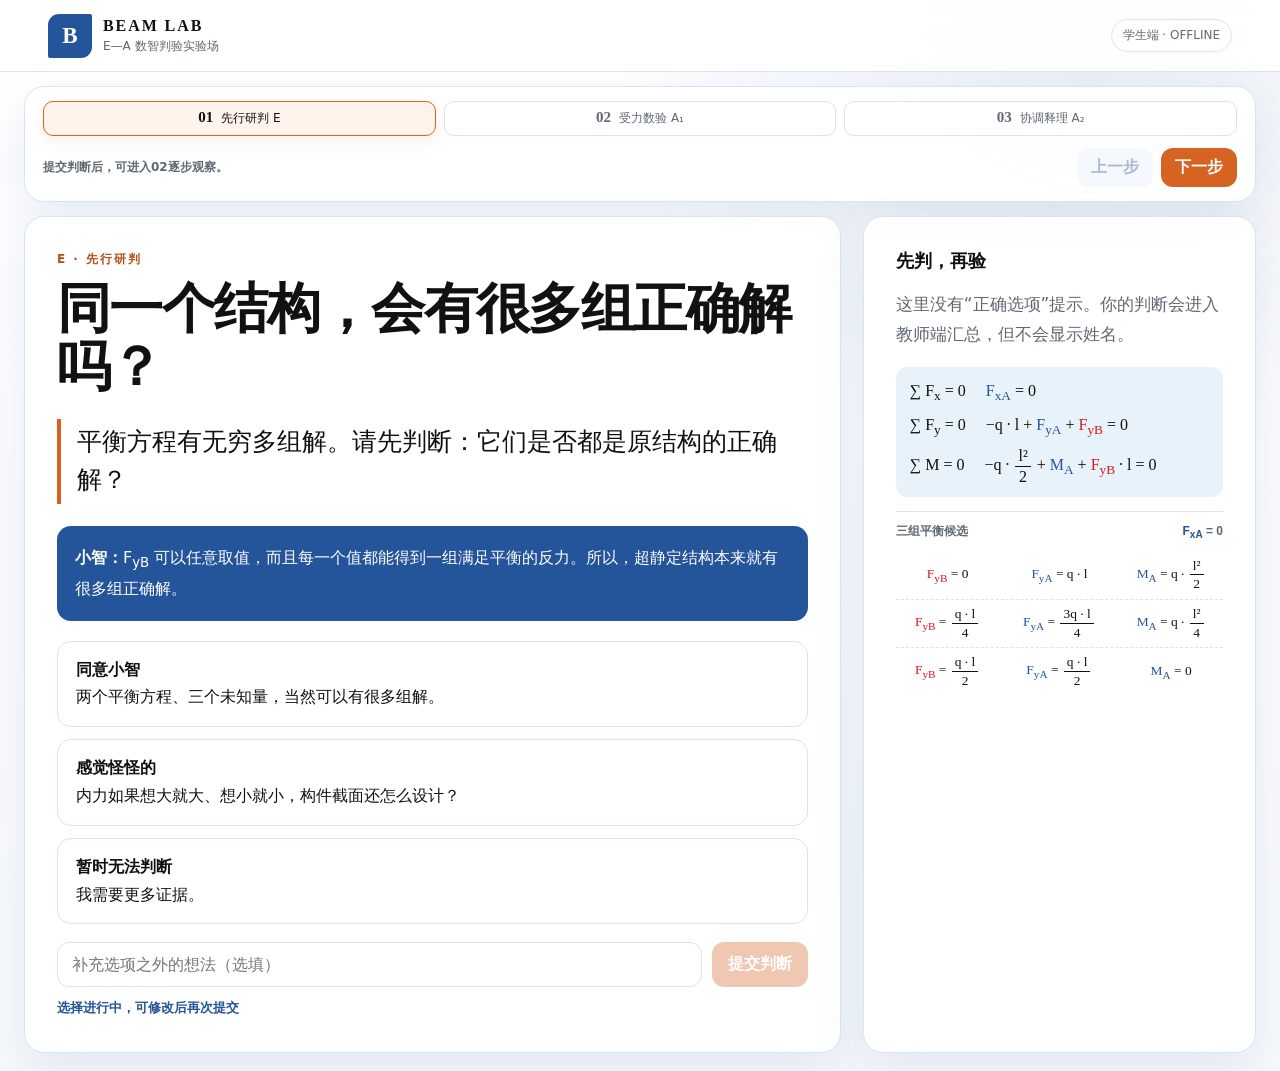
==== student.html @ 98e3d7cb "Add files via upload" ====
<!doctype html>
<html lang="zh-CN">
  <head>
    <meta charset="utf-8" />
    <meta name="viewport" content="width=device-width,initial-scale=1,viewport-fit=cover" />
    <meta name="theme-color" content="#f3eee4" />
    <title>BEAM LAB · 学生体验页</title>
    <link rel="stylesheet" href="./static/styles.css?v=v3-sep15-9" />
  </head>
  <body>
    <header class="topbar">
      <a class="brand" id="brandLink" href="" aria-label="刷新学生体验页">
        <span class="brand-mark">B</span>
        <span><strong>BEAM LAB</strong><small>E—A 数智判验实验场</small></span>
      </a>
      <div class="session-pill" id="sessionPill">正在进入课堂…</div>
    </header>
    <main id="app" aria-live="polite"></main>
    <div id="toast" class="toast" role="status"></div>
    <script src="./static/offline-config.js"></script>
    <script>
      window.BEAM_OFFLINE = { role: "student", assetBase: "./static", selfGuided: true };
    </script>
    <script src="./static/offline-data.js?v=v3-sep15-9"></script>
    <script src="./static/app.js?v=v3-sep15-9"></script>
  </body>
</html>
---- static/styles.css ----
:root {
  /* PPT统一配色：蓝色承载课程与系统信息，橙色承载判断与行动。 */
  --paper: #f7f9fc;
  --paper-2: #ffffff;
  --ink: #111111;
  --muted: #5f6873;
  --line: #d8e4f0;
  --orange: #d76322;
  --orange-dark: #b54f19;
  --blue: #24549a;
  --blue-soft: #e8f2fb;
  --green: #24549a;
  --shadow: 0 18px 50px rgba(36, 84, 154, 0.10);
  --force-concept-width: 180px;
  --force-control-width: 235px;
  --force-gap-x: 18px;
  --force-gap-y: 16px;
  --force-formula-scale: 100%;
  --force-concept-scale: 100%;
  font-family: "Microsoft YaHei", "PingFang SC", system-ui, sans-serif;
  color: var(--ink);
  background: var(--paper);
}

* { box-sizing: border-box; }
body { margin: 0; min-height: 100vh; background:
  radial-gradient(circle at 85% 0%, rgba(36,84,154,.10), transparent 30rem),
  linear-gradient(180deg, #ffffff, var(--paper)); }
button, input { font: inherit; }
button { cursor: pointer; }

.topbar {
  min-height: 72px; padding: 10px clamp(16px, 4vw, 48px); display: flex;
  align-items: center; justify-content: space-between; border-bottom: 1px solid var(--line);
  background: rgba(255,255,255,.92); backdrop-filter: blur(12px); position: sticky; top: 0; z-index: 20;
}
.brand { color: inherit; text-decoration: none; display: flex; align-items: center; gap: 11px; }
.brand-mark { width: 44px; height: 44px; display: grid; place-items: center; color: white;
  background: var(--blue); border-radius: 11px 2px 11px 2px; font: 800 23px/1 Georgia, serif; }
.brand strong, .brand small { display: block; }
.brand strong { letter-spacing: .12em; font: 800 16px/1.2 Georgia, serif; }
.brand small { color: var(--muted); margin-top: 3px; font-size: 12px; }
.session-pill { border: 1px solid var(--line); border-radius: 999px; padding: 7px 11px; color: var(--muted); font-size: 12px; background: var(--paper-2); }
.preview-page .session-pill { display: flex; align-items: center; gap: 10px; padding: 7px 13px; color: var(--blue); }
.preview-page .session-pill strong { padding-left: 10px; border-left: 1px solid var(--line); font: 800 18px/1 Cambria, monospace; color: var(--orange-dark); }

main { width: min(1180px, calc(100% - 28px)); margin: 24px auto 64px; }
.hero { display: grid; grid-template-columns: minmax(0, 1.35fr) minmax(260px, .65fr); gap: 22px; align-items: stretch; }
.panel { background: rgba(255,255,255,.96); border: 1px solid var(--line); border-radius: 20px; box-shadow: var(--shadow); padding: clamp(18px, 3vw, 32px); }
.eyebrow { margin: 0 0 10px; color: var(--orange-dark); text-transform: uppercase; letter-spacing: .16em; font-size: 12px; font-weight: 800; }
h1 { font: 750 clamp(29px, 5vw, 54px)/1.08 Georgia, "Microsoft YaHei", serif; letter-spacing: -.03em; margin: 0 0 14px; }
h2 { font: 750 clamp(22px, 3vw, 34px)/1.15 Georgia, "Microsoft YaHei", serif; margin: 0 0 12px; }
h3 { margin: 0 0 10px; font-size: 18px; }
p { line-height: 1.75; }
.lead { color: var(--muted); font-size: 17px; max-width: 62ch; }
.question { border-left: 4px solid var(--orange); padding: 4px 0 4px 16px; font-size: clamp(18px, 2.5vw, 25px); line-height: 1.55; margin: 22px 0; }
.ai-quote { background: var(--blue); color: white; padding: 18px; border-radius: 14px; line-height: 1.75; }

.steps { display: grid; grid-template-columns: repeat(3, 1fr); gap: 8px; margin: 0 0 22px; }
.step { border-top: 4px solid var(--line); color: var(--muted); padding: 10px 4px 0; font-size: 12px; }
.step.active { border-color: var(--orange); color: var(--ink); font-weight: 800; }
.step.done { border-color: var(--green); color: var(--green); }
.big-number { font: 800 48px/1 Georgia, serif; }
.metric-grid { display: grid; grid-template-columns: repeat(2, 1fr); gap: 10px; }
.metric { background: var(--blue-soft); border-radius: 14px; padding: 16px; }
.metric small { display: block; color: var(--muted); margin-top: 5px; }

.options { display: grid; gap: 12px; margin-top: 20px; }
.option { text-align: left; padding: 16px 18px; border-radius: 14px; border: 1px solid var(--line); background: white; color: var(--ink); line-height: 1.55; transition: .18s ease; }
.option:hover, .option:focus-visible { border-color: var(--orange); transform: translateY(-1px); box-shadow: 0 8px 24px rgba(215,99,34,.14); }
.option.selected { border-color: var(--orange); background: #fff3eb; box-shadow: 0 0 0 2px rgba(215,99,34,.12); }
.option strong { display: block; margin-bottom: 3px; }
.vote-submit-row { display: grid; grid-template-columns: minmax(0, 1fr) auto; gap: 10px; margin-top: 18px; }
.vote-submit-row input { min-width: 0; border: 1px solid var(--line); border-radius: 12px; padding: 12px 14px; color: var(--ink); background: white; outline: none; }
.vote-submit-row input:focus { border-color: var(--orange); box-shadow: 0 0 0 3px rgba(215,99,34,.10); }

.primary, .secondary, .stage-button { border: 0; border-radius: 12px; padding: 12px 16px; font-weight: 800; }
.primary { background: var(--orange); color: white; }
.primary:disabled { opacity: .35; cursor: not-allowed; }
.secondary { color: var(--blue); background: var(--blue-soft); }
.button-row { display: flex; gap: 10px; flex-wrap: wrap; margin-top: 18px; }

.lab-grid { display: grid; grid-template-columns: minmax(0, 1.4fr) minmax(250px, .6fr); gap: 18px; }
.canvas-wrap { background: #ffffff; border: 1px solid var(--line); border-radius: 16px; padding: 12px; overflow: hidden; }
canvas { width: 100%; height: auto; display: block; }
.control-card { display: flex; flex-direction: column; gap: 16px; }
.range-row { display: grid; grid-template-columns: 1fr auto; align-items: center; gap: 14px; }
input[type="range"] { width: 100%; accent-color: var(--orange); }
[hidden] { display: none !important; }
.force-story { padding: clamp(16px, 2vw, 26px); }
.force-story > h1 { font-size: clamp(27px, 3vw, 38px); margin-bottom: 14px; }
.force-composition { display: grid; grid-template-columns: minmax(0, 1fr) var(--force-control-width); gap: 14px; align-items: stretch; }
.force-free-canvas { position: relative; width: 100%; aspect-ratio: 6 / 5; overflow: hidden; background: #fff; border: 1px solid rgba(36,84,154,.12); border-radius: 14px; }
.deformation-row-divider { position: absolute; z-index: 1; left: 1.5%; right: 1.5%; top: 45%; height: 5px; transform: translateY(-50%); border-radius: 999px; background: #789bc5; pointer-events: none; }
.force-transition-arrow { position: absolute; z-index: 7; left: 52.5%; top: 25%; width: 6px; height: 37%; transform: translateX(-50%); border-radius: 999px; background: var(--orange); pointer-events: none; }
.force-transition-arrow::after { content: ""; position: absolute; left: 50%; bottom: -2px; width: 22px; height: 22px; border-right: 6px solid var(--orange); border-bottom: 6px solid var(--orange); transform: translate(-50%, 0) rotate(45deg); }
.force-free-element { position: absolute; z-index: 2; aspect-ratio: var(--element-ratio); transform-origin: left top; }
.force-free-element > img { display: block; width: 100%; height: 100%; object-fit: contain; }
.force-diagram-element { z-index: 1; }
.force-diagram-element canvas, .force-diagram-element img { position: absolute; inset: 0; display: block; width: 100%; height: 100%; }
.force-diagram-element canvas { z-index: 1; }
.force-diagram-element img { z-index: 2; pointer-events: none; object-fit: contain; }
.deformation-load-canvas, [data-deformation-load] { position: absolute; inset: 0; z-index: 3; display: block; width: 100%; height: 100%; pointer-events: none; }
.deformation-dimension-canvas { position: absolute; inset: 0; z-index: 1; display: block; width: 100%; height: 100%; pointer-events: none; }
.deformation-trend-label { position: absolute; z-index: 5; left: 5%; top: 8%; padding: 3px 8px; border-radius: 7px; color: #6f7c8a; background: rgba(255,255,255,.92); box-shadow: 0 1px 5px rgba(20,45,76,.08); font-size: clamp(12px, 1.2vw, 18px); font-weight: 800; white-space: nowrap; }
.deformation-zero-label { position: absolute; z-index: 5; right: 7%; top: 5%; color: #18a95b; font: 900 clamp(22px, 2vw, 34px)/1.05 "Times New Roman", serif; white-space: nowrap; text-shadow: 0 1px 0 #fff, 0 0 5px rgba(255,255,255,.9); }
.deformation-zero-label sub { font-family: "Times New Roman", serif; font-size: .7em; font-style: normal; }
.deformation-story [data-element-slot="basicStructure"] > img { position: absolute; inset: 0; z-index: 2; }
.deformation-formula-label { position: absolute; z-index: 5; padding: 3px 7px; border-radius: 7px; background: rgba(255,255,255,.9); box-shadow: 0 1px 5px rgba(20,45,76,.08); font: 700 18px/1.15 Cambria, "Times New Roman", serif; white-space: nowrap; pointer-events: none; transform-origin: left top; }
.deformation-formula-label sub, .deformation-formula-label sup { font-size: .7em; }
.compact-fraction { margin-inline: 2px; }
.deformation-decomposed [data-element-slot="basicStructure"] { overflow: visible; }
.deformation-decomposed [data-element-slot="basicMomentBg"] { overflow: visible; }
.deformation-decomposed [data-force-channel="basic"]:disabled { opacity: .45; cursor: not-allowed; }
.force-live-value { position: absolute; z-index: 4; display: block; padding: 2px 5px; border-radius: 6px; background: rgba(255,255,255,.88); box-shadow: 0 1px 5px rgba(20,45,76,.08); font: 600 clamp(10px, 1vw, 16px)/1.15 Cambria, "Times New Roman", serif; white-space: nowrap; pointer-events: none; transform-origin: left top; }
.force-live-value sub { font-size: .7em; }
.force-live-value sup { font-size: .7em; }
.force-live-value-fyb { color: #d71920; font-weight: 900; }
.force-live-value-ma, .force-live-value-fya { color: var(--blue); }
.force-live-value[data-force-mode="uniform"] { color: #800080; }
.force-live-value[data-force-mode="fyb"] { color: #008000; }
.force-controls { display: grid; grid-template-rows: 1fr 1fr; gap: 14px; min-width: 0; height: var(--force-control-height); align-self: start; }
.force-control { padding: 12px 4px; justify-content: flex-start; }
.force-control .readout { padding: 9px; }
.force-control .readout strong { font-size: 17px; }
.deformation-story > h1 { font-size: clamp(25px, 2.5vw, 34px); }
.formula { font-family: Cambria, Georgia, serif; background: var(--blue-soft); border-radius: 12px; padding: 12px 14px; text-align: center; font-size: 18px; }
.equilibrium-system { display: grid; gap: 8px; text-align: left; font-size: clamp(15px, 1.25vw, 20px); line-height: 1.45; white-space: nowrap; }
.eq-blue { color: var(--blue); }
.eq-red { color: #d71920; }
.fraction { display: inline-grid; grid-template-rows: auto auto; vertical-align: middle; line-height: 1; text-align: center; margin-inline: 2px; }
.fraction span:first-child { border-bottom: 1px solid currentColor; padding: 0 3px 2px; }
.fraction span:last-child { padding-top: 2px; }
.candidate-solutions { margin-top: 14px; padding-top: 12px; border-top: 1px solid var(--line); font-family: Cambria, Georgia, serif; }
.candidate-heading { display: flex; align-items: center; justify-content: space-between; gap: 10px; margin-bottom: 10px; color: var(--muted); font: 700 12px/1.3 "Microsoft YaHei", sans-serif; }
.candidate-row { display: grid; grid-template-columns: repeat(3, minmax(0, 1fr)); align-items: center; gap: 8px; min-height: 48px; border-top: 1px dashed rgba(36,84,154,.16); font-size: clamp(11px, 1.05vw, 18px); white-space: nowrap; }
.candidate-heading + .candidate-row { border-top: 0; }
.candidate-row > span { text-align: center; }
.readouts { display: grid; grid-template-columns: repeat(2, 1fr); gap: 8px; }
.readout { padding: 11px; border: 1px solid var(--line); border-radius: 11px; }
.readout strong { display: block; font: 800 19px/1.2 Cambria, serif; }
.readout small { color: var(--muted); }
.zero { color: var(--green); }
.hint { color: var(--muted); font-size: 13px; line-height: 1.65; }

.teacher-grid { display: grid; grid-template-columns: 1.2fr .8fr; gap: 18px; }
.stage-controls { display: grid; gap: 10px; }
.stage-button { text-align: left; background: var(--paper); color: var(--ink); border: 1px solid transparent; }
.stage-button.current { border-color: var(--orange); background: #fff3eb; }
.stage-button span { color: var(--muted); font-weight: 500; margin-left: 8px; }
.vote-bars { display: grid; gap: 13px; margin-top: 18px; }
.vote-bar header { display: flex; justify-content: space-between; gap: 12px; font-size: 13px; margin-bottom: 6px; }
.bar-track { height: 10px; border-radius: 99px; background: var(--paper); overflow: hidden; }
.bar-fill { height: 100%; background: var(--orange); border-radius: inherit; min-width: 0; transition: width .3s ease; }
.teacher-pulse { display: flex; flex-direction: column; }
.comment-tools { margin-top: auto; padding-top: 12px; border-top: 1px solid var(--line); display: flex; align-items: center; justify-content: space-between; gap: 10px; color: var(--muted); font-size: 12px; }
.comment-tools > div { display: flex; gap: 6px; }
.compact-button { padding: 6px 9px; border-radius: 8px; font-size: 12px; }
.comment-stream { padding-top: 9px; overflow: hidden; min-height: 43px; }
.comment-track { display: flex; align-items: center; gap: 12px; width: max-content; padding-left: 100%; box-sizing: content-box; animation: comment-drift 24s linear infinite; }
.comment-stream.paused .comment-track { animation: none; padding-left: 0; }
.comment-chip { flex: 0 0 auto; max-width: 360px; overflow: hidden; text-overflow: ellipsis; white-space: nowrap; border-radius: 999px; padding: 7px 13px; background: var(--blue-soft); color: var(--blue); font-size: 13px; }
@keyframes comment-drift { from { transform: translateX(0); } to { transform: translateX(-100%); } }
.entry-card { display: grid; grid-template-columns: 170px 1fr; align-items: center; gap: 18px; }
.qr { width: 170px; height: 170px; object-fit: contain; background: white; border: 1px solid var(--line); padding: 8px; border-radius: 12px; }
.url { overflow-wrap: anywhere; color: var(--blue); font-size: 13px; }
.timer { font: 800 32px/1 Cambria, monospace; color: var(--blue); }

.teacher-cockpit { display: grid; gap: 16px; }
.teacher-command-bar { position: static; z-index: 15; display: flex; justify-content: space-between; align-items: center; gap: 24px; padding-block: 18px; background: rgba(255,255,255,.98); }
.teacher-command-bar h2, .teacher-command-bar p { margin-bottom: 0; }
.stage-nav { display: flex; gap: 9px; flex-wrap: wrap; justify-content: flex-end; }
.stage-nav button:disabled { opacity: .35; cursor: not-allowed; }
.vote-control { border: 1px solid var(--orange); border-radius: 12px; padding: 11px 14px; font-weight: 800; }
.end-vote { background: var(--orange); color: white; }
.reopen-vote { background: white; color: var(--orange-dark); }
.reveal-control { border: 1px solid #25a66a; border-radius: 12px; padding: 11px 14px; background: #25a66a; color: white; font-weight: 800; }
.force-reveal-grid { display: grid; grid-template-columns: repeat(5, 32px); gap: 5px; align-items: center; }
.force-reveal-grid button { width: 32px; height: 32px; padding: 0; border: 1px solid #a9d9c2; border-radius: 7px; background: #eef8f3; color: #4f7563; font: 800 13px/1 Georgia, serif; }
.force-reveal-grid button.active { border-color: #25a66a; background: #25a66a; color: white; box-shadow: 0 4px 10px rgba(37,166,106,.18); }
.self-guided-nav { display: grid; gap: 12px; margin-bottom: 14px; padding: 14px 18px; }
.self-guided-page main > .steps { display: none; }
.self-stage-roadmap { display: grid; grid-template-columns: repeat(3, 1fr); gap: 8px; }
.self-stage-button { border: 1px solid var(--line); border-radius: 10px; background: white; color: var(--muted); padding: 8px 10px; font-size: 12px; }
.self-stage-button span { display: inline-block; margin-right: 8px; font: 800 15px/1 Georgia, serif; }
.self-stage-button.current { color: var(--ink); border-color: var(--orange); background: #fff3eb; box-shadow: 0 5px 14px rgba(215,99,34,.1); }
.self-step-control { display: flex; align-items: center; justify-content: space-between; gap: 14px; }
.self-substeps { display: flex; align-items: center; gap: 10px; }
.self-substeps-label, .self-guide-hint { margin: 0; color: var(--muted); font-size: 12px; font-weight: 700; }
.self-nav-actions { display: flex; gap: 8px; margin-left: auto; }
.self-nav-actions button { padding: 9px 14px; }
.self-nav-actions button:disabled { opacity: .4; cursor: not-allowed; }
.teacher-cockpit.vote-feedback-mode .teacher-overview { grid-template-rows: minmax(0, 1fr); }
.teacher-cockpit.vote-feedback-mode .entry-compact { display: none; }
.teacher-cockpit.vote-feedback-mode .teacher-pulse { height: 100%; }
.student-feedback-summary { display: grid; grid-template-columns: minmax(150px, .35fr) minmax(280px, 1fr); gap: 22px; align-items: stretch; margin: 22px 0; }
.student-feedback-total { display: grid; place-content: center; text-align: center; border-radius: 16px; background: var(--blue-soft); color: var(--blue); padding: 20px; }
.student-feedback-total strong { font: 800 64px/1 Georgia, serif; }
.student-feedback-total span { margin-top: 8px; color: var(--muted); font-weight: 700; }
.student-vote-bars { display: grid; align-content: center; gap: 12px; margin: 0; }
.student-feedback-comments { margin-top: 20px; }
.student-feedback-comments p { margin: 9px 0; padding: 13px 16px; border: 1px solid var(--line); border-radius: 12px; background: #fff; }
.vote-status { margin: 10px 0 0; color: var(--blue); font-size: 13px; font-weight: 700; }
.vote-status.closed { color: var(--orange-dark); }
.stage-roadmap { display: grid; grid-template-columns: repeat(4, 1fr); gap: 8px; }
.roadmap-step { border: 1px solid var(--line); border-radius: 12px; background: rgba(255,255,255,.86); color: var(--muted); padding: 10px 8px; font-size: 12px; }
.roadmap-step span { display: block; font: 800 16px/1 Georgia, serif; margin-bottom: 4px; }
.roadmap-step.current { color: var(--ink); border-color: var(--orange); background: #fff3eb; box-shadow: 0 6px 18px rgba(215,99,34,.12); }
.teacher-workspace { display: grid; grid-template-columns: minmax(460px, .9fr) minmax(520px, 1.1fr); gap: 18px; align-items: stretch; }
.teacher-overview { display: grid; grid-template-rows: minmax(0, 1fr) auto; gap: 18px; min-height: 0; }
.pulse-heading, .preview-heading { display: flex; justify-content: space-between; align-items: flex-start; gap: 18px; }
.entry-compact { display: grid; grid-template-columns: 170px 1fr; gap: 24px; align-items: center; }
.entry-compact .qr { width: 170px; height: 170px; }
.entry-compact > div { padding-left: 10px; }
.preview-panel { padding: 18px; position: static; display: flex; flex-direction: column; min-height: 0; align-self: stretch; }
.preview-badge { border-radius: 999px; padding: 7px 10px; background: var(--blue-soft); color: var(--blue); font-size: 12px; font-weight: 800; white-space: nowrap; }
.device-frame { flex: 1; min-height: 0; overflow: hidden; border: 1px solid var(--line); border-radius: 16px; background: var(--paper); }
.device-frame iframe { display: block; width: 100%; height: 100%; min-height: 0; border: 0; background: var(--paper); }
.teacher-cockpit.preview-focus .teacher-overview, .teacher-cockpit.preview-focus .stage-roadmap { display: none; }
.teacher-cockpit.preview-focus .teacher-workspace { grid-template-columns: 1fr; }
.teacher-cockpit.preview-focus .preview-panel { position: static; }
.teacher-cockpit.preview-focus .device-frame iframe { height: min(720px, calc(100vh - 190px)); min-height: 0; }

/* 教师端顶部压缩为一条控制带，减少与 BEAM LAB 页眉的重复信息。 */
.teacher-command-bar { padding-block: 9px; }
.teacher-command-bar .eyebrow, .teacher-command-bar .hint { display: none; }
.teacher-command-bar h2 { margin: 0; font-size: clamp(20px, 2.2vw, 28px); }

/* 预览面板只保留一个小型入口提示，主体标题交给学生端的 BEAM LAB 页眉。 */
.preview-heading { align-items: center; }
.preview-heading h2 { display: none; }
.preview-heading .eyebrow { margin: 0; font-size: 11px; letter-spacing: .08em; }

/* A 阶段的核心是操作画面，标题和说明收敛为轻量提示；E 阶段的问题标题保持突出。 */
#app > .panel:not(.waiting) > h1 { font-size: clamp(26px, 3.2vw, 38px); margin-bottom: 8px; }
#app > .panel:not(.waiting) > .lead { display: none; }

table { width: 100%; border-collapse: collapse; margin-top: 16px; font-size: 14px; }
th, td { border-bottom: 1px solid var(--line); padding: 11px 8px; text-align: right; }
th:first-child, td:first-child { text-align: left; }
th { color: var(--muted); font-size: 12px; }
.pass { color: var(--green); font-weight: 800; }
.waiting { text-align: center; padding: 12vh 20px; }
.waiting .pulse { width: 78px; height: 78px; border: 1px solid var(--blue); border-radius: 50%; margin: 0 auto 22px; display: grid; place-items: center; color: var(--blue); font: 800 24px Georgia, serif; animation: pulse 1.8s infinite; }
@keyframes pulse { 50% { box-shadow: 0 0 0 18px rgba(36,84,154,0); background: rgba(36,84,154,.08); } }
.toast { position: fixed; left: 50%; bottom: 24px; transform: translate(-50%, 20px); opacity: 0; pointer-events: none; background: var(--ink); color: white; padding: 10px 16px; border-radius: 999px; transition: .2s ease; z-index: 30; }
.toast.show { transform: translate(-50%, 0); opacity: 1; }

.layout-mode main { width: calc(100% - 380px); margin-left: 16px; margin-right: 364px; }
.layout-mode.layout-editor-collapsed main { width: calc(100% - 88px); margin-right: 72px; }
.layout-editor { position: fixed; inset: 0 0 0 auto; z-index: 60; width: 350px; background: #fff; border-left: 1px solid var(--line); box-shadow: -16px 0 40px rgba(36,84,154,.14); overflow: auto; }
.layout-editor > header { position: sticky; top: 0; z-index: 2; display: flex; align-items: center; justify-content: space-between; gap: 12px; padding: 16px; border-bottom: 1px solid var(--line); background: rgba(255,255,255,.96); }
.layout-editor > header strong, .layout-editor > header small { display: block; }
.layout-editor > header strong { font-size: 20px; }
.layout-editor-header-actions { display: flex; align-items: center; gap: 6px; }
.layout-editor-header-actions .compact-button { padding: 8px 9px; font-size: 11px; }
.layout-editor > header small { margin-top: 3px; color: var(--muted); font-size: 11px; }
.layout-editor-body { padding: 14px 16px 24px; }
.layout-editor-body section + section { margin-top: 20px; padding-top: 14px; border-top: 1px solid var(--line); }
.layout-editor h3 { margin: 0 0 10px; color: var(--blue); font-size: 15px; }
.layout-control { display: grid; grid-template-columns: minmax(0, 1fr) 72px 22px; gap: 2px 8px; align-items: center; margin-bottom: 9px; }
.layout-control > span { grid-column: 1 / -1; display: flex; justify-content: space-between; color: #26313d; font-size: 12px; }
.layout-control output { color: var(--orange-dark); font-weight: 800; }
.layout-control input { min-width: 0; }
.layout-control .layout-number { width: 100%; box-sizing: border-box; border: 1px solid var(--line); border-radius: 6px; padding: 3px 5px; background: #fff; color: #26313d; font-size: 11px; }
.layout-control small { color: var(--muted); }
.asset-upload { display: flex; align-items: center; justify-content: space-between; gap: 10px; padding: 8px 0; border-bottom: 1px dashed var(--line); font-size: 12px; }
.asset-upload input { width: 126px; font-size: 10px; }
.element-control { margin-bottom: 7px; border: 1px solid var(--line); border-radius: 9px; background: #fbfdff; }
.element-control summary { cursor: pointer; padding: 8px 10px; color: var(--blue); font-size: 12px; font-weight: 800; }
.element-control[open] summary { border-bottom: 1px solid var(--line); }
.element-control .element-axis { margin: 8px 10px; }
.style-grid { display: grid; grid-template-columns: 1fr 1fr; gap: 8px; margin-top: 12px; }
.style-grid label { display: grid; gap: 5px; color: #26313d; font-size: 11px; }
.style-grid select, .style-grid input[type="color"] { width: 100%; min-height: 30px; border: 1px solid var(--line); border-radius: 7px; background: #fff; }
.layout-template-links { display: flex; flex-wrap: wrap; gap: 6px; margin: 10px 0 8px; }
.layout-template-links a { padding: 5px 8px; border: 1px solid var(--line); border-radius: 8px; color: var(--blue); background: var(--blue-soft); font-size: 10px; text-decoration: none; }
.layout-template-links a:hover { border-color: var(--blue); }
.layout-editor-actions { position: sticky; bottom: 0; display: grid; grid-template-columns: 1fr 1fr; gap: 8px; margin: 18px -4px -10px; padding: 12px 4px 4px; background: linear-gradient(180deg, rgba(255,255,255,.75), #fff 32%); }
.layout-editor-actions .reset-layout-button { grid-column: 1 / -1; }
.layout-editor.collapsed { width: 58px; overflow: hidden; }
.layout-editor.collapsed > header { height: 100%; padding: 8px; writing-mode: vertical-rl; justify-content: flex-start; }
.layout-editor.collapsed > header div { display: none; }
.layout-editor.collapsed > header .layout-editor-header-actions { display: block; }
.layout-editor.collapsed #closeLayoutEditor { display: none; }
.layout-editor.collapsed .layout-editor-body { display: none; }

/* 学生端按内容自然收缩，禁止用视口最小高度制造底部空白。 */
.student-page main { min-height: 0; margin-bottom: 18px; }
.student-page.preview-page { min-height: 0; }
.student-page .hero { min-height: 0; }
.student-page .hero > .panel { height: auto; }
.student-page main > .panel:not(.waiting), .student-page .waiting { min-height: 0; }

/* 教师预览内保持同样比例，但收紧外围留白。 */
.preview-page main { width: min(100% - 20px, 1600px); margin-top: 12px; }
.preview-page .steps { margin-bottom: 14px; }
.preview-page .hero, .preview-page main > .panel:not(.waiting) { min-height: 0; }
.preview-page .hero > .panel, .preview-page main > .panel:not(.waiting) { padding-block: clamp(22px, 3vh, 34px); }
.preview-page .options { gap: 14px; margin-top: 24px; }
.preview-page .option { padding: 18px 20px; }
.preview-page table { margin-top: 22px; font-size: 15px; }
.preview-page th, .preview-page td { padding: 14px 10px; }
.preview-page #migrationResult .question { margin-top: 28px; padding-block: 10px; }
.layout-mode.preview-page main { width: calc(100% - 380px); margin-left: 16px; margin-right: 364px; }
.layout-mode.layout-editor-collapsed.preview-page main { width: calc(100% - 88px); margin-right: 72px; }

/* E阶段把屏幕交给问卷，放大可点击区域。 */
.preview-page[data-stage="1"] .question { margin-block: 26px; font-size: 22px; }
.preview-page[data-stage="1"] .options { gap: 18px; }
.preview-page[data-stage="1"] .option { padding-block: 21px; }

/* M阶段内容较短，通过表格与结论区的真实信息占用纵向空间。 */
.preview-page[data-stage="4"] main > .panel { padding-block: 34px; }
.preview-page[data-stage="4"] main > .panel > h1 { font-size: 40px; margin-bottom: 20px; }
.preview-page[data-stage="4"] .button-row { margin-block: 24px; }
.preview-page[data-stage="4"] table { font-size: 16px; }
.preview-page[data-stage="4"] th, .preview-page[data-stage="4"] td { padding-block: 17px; }
.preview-page[data-stage="4"] #migrationResult .question { margin-top: 34px; font-size: 21px; line-height: 1.7; }

/* 教师控制台：以 16:9、1920×1080 窗口为首屏基准。 */
@media (min-width: 1100px) {
  main { width: min(1600px, calc(100% - 48px)); margin-top: 14px; }
  .teacher-cockpit { gap: 10px; }
  .teacher-command-bar { padding-block: 9px; }
  .stage-roadmap { gap: 6px; }
  .roadmap-step { padding: 8px 7px; }
  .teacher-workspace { grid-template-columns: minmax(560px, .92fr) minmax(720px, 1.28fr); gap: 14px; height: auto; min-height: 0; max-height: none; }
  .teacher-overview { gap: 12px; }
  .teacher-pulse { padding: 20px; min-height: 0; overflow: auto; }
  .metric-grid { gap: 8px; }
  .metric { padding: 12px; }
  .big-number { font-size: 40px; }
  .vote-bars { gap: 8px; margin-top: 12px; }
  .entry-compact { padding: 18px; grid-template-columns: 170px 1fr; gap: 22px; }
  .entry-compact .qr { width: 170px; height: 170px; }
  .preview-panel { padding: 16px; }
}

/* 浏览器全屏时只调整横向比例，不再强制纵向撑高。 */
@media (min-width: 1100px) and (min-height: 900px) {
  .teacher-workspace { grid-template-columns: minmax(590px, .86fr) minmax(780px, 1.14fr); }
}

/* F11 全屏：用新增的纵向空间放大控制台，左右严格等高并贴近屏幕底部。 */
@media (min-width: 1100px) and (min-height: 1000px) {
  main { margin-bottom: 14px; }
  .teacher-workspace { min-height: calc(100vh - 245px); align-items: stretch; }
  .teacher-overview { height: 100%; grid-template-rows: minmax(0, 1fr) auto; }
  .preview-panel { height: 100%; align-self: stretch; }
  .teacher-cockpit:not(.preview-focus) .device-frame { flex: 1; }
  .teacher-cockpit:not(.preview-focus) .device-frame iframe { height: 100%; }
  .teacher-cockpit.preview-focus .preview-panel { height: calc(100vh - 170px); }
  .teacher-cockpit.preview-focus .device-frame { flex: 1; }
  .teacher-cockpit.preview-focus .device-frame iframe { height: 100%; }
}

@media (max-width: 780px) {
  .deformation-formula-label { padding: 2px 4px; font-size: 11px; }
  .hero, .lab-grid, .teacher-grid { grid-template-columns: 1fr; }
  .force-composition { grid-template-columns: 1fr; grid-template-rows: auto; }
  .force-controls { grid-template-columns: 1fr 1fr; grid-template-rows: auto; }
  .steps { grid-template-columns: repeat(2, 1fr); }
  .entry-card { grid-template-columns: 1fr; }
  .qr { width: 150px; height: 150px; }
  .session-pill { display: none; }
  main { width: min(100% - 18px, 680px); margin-top: 12px; }
  .panel { border-radius: 16px; padding: 18px; }
  .readouts { grid-template-columns: 1fr 1fr; }
  th, td { padding: 9px 5px; font-size: 12px; }
  .teacher-command-bar, .pulse-heading, .preview-heading { align-items: stretch; flex-direction: column; }
  .stage-nav { justify-content: flex-start; }
  .stage-roadmap { grid-template-columns: repeat(3, 1fr); }
  .self-guided-nav { padding: 10px; }
  .self-stage-button { padding: 8px 4px; }
  .self-stage-button span { display: block; margin: 0 0 4px; }
  .self-step-control { align-items: flex-start; }
  .self-substeps { align-items: flex-start; flex-direction: column; gap: 6px; }
  .self-nav-actions { align-self: flex-end; }
  .student-feedback-summary { grid-template-columns: 1fr; gap: 12px; }
  .student-feedback-total { grid-template-columns: auto auto; gap: 10px; align-items: baseline; }
  .student-feedback-total strong { font-size: 46px; }
  .teacher-workspace { grid-template-columns: 1fr; }
  .entry-compact { grid-template-columns: 1fr; }
  .preview-panel { position: static; }
  .device-frame iframe { height: 540px; }
}

/* 2026-09-13: original diagrams with the requested classroom steps. */
.force-controls { grid-template-rows: auto; height: auto; }
.force-controls [hidden], .force-free-canvas [hidden] { display: none !important; }
.special-candidates { display: flex; flex-wrap: wrap; gap: 6px; }
.special-candidates button { flex: 1 1 auto; padding: 9px 6px; font-size: 13px; }
.special-candidates button[aria-pressed="true"] { color: var(--orange-dark); border-color: var(--orange); background: #fff4e8; }
.ai-deformation-card { display: grid; gap: 7px; padding: 12px; border: 1px solid rgba(36,84,154,.18); border-radius: 14px; background: linear-gradient(135deg, #f4f8ff, #fff9f2); box-shadow: 0 8px 22px rgba(36,84,154,.08); }
.ai-deformation-heading { display: flex; align-items: center; gap: 8px; color: var(--blue); font-size: 14px; }
.ai-deformation-heading span { display: inline-grid; place-items: center; width: 30px; height: 24px; border-radius: 7px; color: white; background: var(--blue); font: 900 12px/1 "Microsoft YaHei", sans-serif; letter-spacing: .5px; }
.ai-deformation-button { width: 100%; padding-block: 10px; }
.ai-deformation-button:disabled { opacity: 1; background: var(--green); }
.ai-deformation-card[aria-busy="true"] .ai-deformation-button { background: var(--orange); }
.ai-deformation-card small { color: var(--blue); text-align: center; font-size: 15px; font-weight: 900; line-height: 1.35; }
.displacement-readout { margin-top: 12px; width: 100%; text-align: center; }
.displacement-readout strong { display: block; font-weight: 900; font-size: 23px; }
.displacement-readout small { display: block; margin-top: 6px; }
.structure-caption { position: absolute; left: 3%; color: var(--blue); font-weight: 800; font-size: clamp(14px, 1.5vw, 24px); z-index: 6; }
.top-caption { top: 2%; }
.bottom-caption { top: 46%; }
.force-story:not(.deformation-story)[data-reveal-step="3"] [data-force-compare-decoration].deformation-row-divider { left: 1.5%; right: 30%; }
.force-story:not(.deformation-story)[data-reveal-step="3"] [data-force-compare-decoration].structure-caption { left: 15%; }
.force-story:not(.deformation-story)[data-reveal-step="3"] [data-force-compare-decoration].top-caption { top: 34%; }
.force-story:not(.deformation-story)[data-reveal-step="3"] [data-force-compare-decoration].bottom-caption { top: 54.2%; }
.deformation-story[data-reveal-step="4"] .deformation-formula-label, .deformation-story[data-reveal-step="5"] .deformation-formula-label { left: 50% !important; top: 88% !important; transform: translateX(-50%) !important; font-size: clamp(14px, 1.5vw, 24px); }

.force-control .displacement-readout strong { font-size: 23px; font-weight: 900; }


.force-reveal-grid { grid-template-columns: repeat(5, 32px); }

@media (max-width: 780px) {
  .force-story:not(.deformation-story)[data-reveal-step="3"] [data-force-compare-decoration].structure-caption { left: 6%; font-size: 12px; white-space: nowrap; }
  .force-story:not(.deformation-story)[data-reveal-step="3"] [data-force-compare-decoration].top-caption { top: 36%; }
}

@media (max-width: 350px) {
  .force-story:not(.deformation-story)[data-reveal-step="3"] [data-force-compare-decoration].top-caption { left: 3%; }
  .force-story:not(.deformation-story)[data-reveal-step="3"] [data-force-compare-decoration].deformation-row-divider { right: 34%; }
}
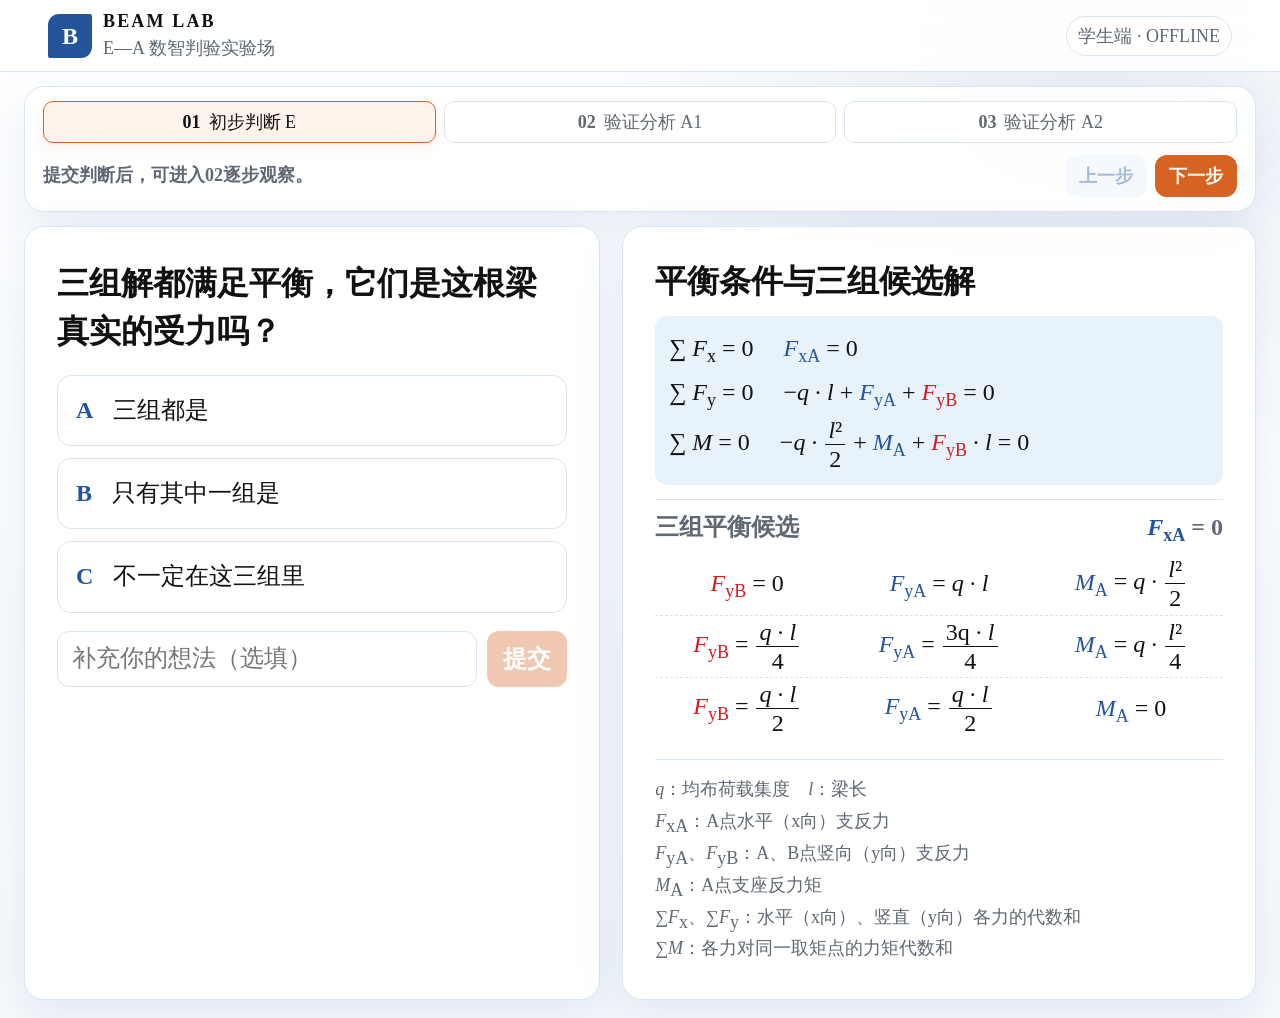
==== commit cfbbc1df: "Add files via upload" ====
--- a/student.html
+++ b/student.html
@@ -5,7 +5,7 @@
     <meta name="viewport" content="width=device-width,initial-scale=1,viewport-fit=cover" />
     <meta name="theme-color" content="#f3eee4" />
     <title>BEAM LAB · 学生体验页</title>
-    <link rel="stylesheet" href="./static/styles.css?v=v3-sep15-9" />
+    <link rel="stylesheet" href="./static/styles.css?v=v5-sep27-5" />
   </head>
   <body>
     <header class="topbar">
@@ -17,12 +17,18 @@
     </header>
     <main id="app" aria-live="polite"></main>
     <div id="toast" class="toast" role="status"></div>
+    <script src="./static/compat.js?v=v5-sep27-5"></script>
     <script src="./static/offline-config.js"></script>
     <script>
       window.BEAM_OFFLINE = { role: "student", assetBase: "./static", selfGuided: true };
     </script>
-    <script src="./static/offline-data.js?v=v3-sep15-9"></script>
-    <script src="./static/app.js?v=v3-sep15-9"></script>
+    <script src="./static/offline-data.js?v=v5-sep27-5"></script>
+    <!-- 版面调试保存的配置（由 static/layout-tuner.js 读取） -->
+    <script>document.write('<script src="./static/layout-overrides.js?t=' + Date.now() + '"><\/script>');</script>
+    <script src="./static/app.js?v=v5-sep29-votes"></script>
+    <script src="./static/typography.js?v=v5-sep27-5"></script>
+    <!-- 版面：套用保存的版面（手机上先继承教师版）；手机版面在 student-edit.html 里调 -->
+    <script src="./static/layout-tuner.js?v=tuner-8"></script>
   </body>
 </html>
 
--- a/static/styles.css
+++ b/static/styles.css
@@ -1,430 +1,703 @@
-:root {
-  /* PPT统一配色：蓝色承载课程与系统信息，橙色承载判断与行动。 */
-  --paper: #f7f9fc;
-  --paper-2: #ffffff;
-  --ink: #111111;
-  --muted: #5f6873;
-  --line: #d8e4f0;
-  --orange: #d76322;
-  --orange-dark: #b54f19;
-  --blue: #24549a;
-  --blue-soft: #e8f2fb;
-  --green: #24549a;
-  --shadow: 0 18px 50px rgba(36, 84, 154, 0.10);
-  --force-concept-width: 180px;
-  --force-control-width: 235px;
-  --force-gap-x: 18px;
-  --force-gap-y: 16px;
-  --force-formula-scale: 100%;
-  --force-concept-scale: 100%;
-  font-family: "Microsoft YaHei", "PingFang SC", system-ui, sans-serif;
-  color: var(--ink);
-  background: var(--paper);
-}
-
-* { box-sizing: border-box; }
-body { margin: 0; min-height: 100vh; background:
-  radial-gradient(circle at 85% 0%, rgba(36,84,154,.10), transparent 30rem),
-  linear-gradient(180deg, #ffffff, var(--paper)); }
-button, input { font: inherit; }
-button { cursor: pointer; }
-
-.topbar {
-  min-height: 72px; padding: 10px clamp(16px, 4vw, 48px); display: flex;
-  align-items: center; justify-content: space-between; border-bottom: 1px solid var(--line);
-  background: rgba(255,255,255,.92); backdrop-filter: blur(12px); position: sticky; top: 0; z-index: 20;
-}
-.brand { color: inherit; text-decoration: none; display: flex; align-items: center; gap: 11px; }
-.brand-mark { width: 44px; height: 44px; display: grid; place-items: center; color: white;
-  background: var(--blue); border-radius: 11px 2px 11px 2px; font: 800 23px/1 Georgia, serif; }
-.brand strong, .brand small { display: block; }
-.brand strong { letter-spacing: .12em; font: 800 16px/1.2 Georgia, serif; }
-.brand small { color: var(--muted); margin-top: 3px; font-size: 12px; }
-.session-pill { border: 1px solid var(--line); border-radius: 999px; padding: 7px 11px; color: var(--muted); font-size: 12px; background: var(--paper-2); }
-.preview-page .session-pill { display: flex; align-items: center; gap: 10px; padding: 7px 13px; color: var(--blue); }
-.preview-page .session-pill strong { padding-left: 10px; border-left: 1px solid var(--line); font: 800 18px/1 Cambria, monospace; color: var(--orange-dark); }
-
-main { width: min(1180px, calc(100% - 28px)); margin: 24px auto 64px; }
-.hero { display: grid; grid-template-columns: minmax(0, 1.35fr) minmax(260px, .65fr); gap: 22px; align-items: stretch; }
-.panel { background: rgba(255,255,255,.96); border: 1px solid var(--line); border-radius: 20px; box-shadow: var(--shadow); padding: clamp(18px, 3vw, 32px); }
-.eyebrow { margin: 0 0 10px; color: var(--orange-dark); text-transform: uppercase; letter-spacing: .16em; font-size: 12px; font-weight: 800; }
-h1 { font: 750 clamp(29px, 5vw, 54px)/1.08 Georgia, "Microsoft YaHei", serif; letter-spacing: -.03em; margin: 0 0 14px; }
-h2 { font: 750 clamp(22px, 3vw, 34px)/1.15 Georgia, "Microsoft YaHei", serif; margin: 0 0 12px; }
-h3 { margin: 0 0 10px; font-size: 18px; }
-p { line-height: 1.75; }
-.lead { color: var(--muted); font-size: 17px; max-width: 62ch; }
-.question { border-left: 4px solid var(--orange); padding: 4px 0 4px 16px; font-size: clamp(18px, 2.5vw, 25px); line-height: 1.55; margin: 22px 0; }
-.ai-quote { background: var(--blue); color: white; padding: 18px; border-radius: 14px; line-height: 1.75; }
-
-.steps { display: grid; grid-template-columns: repeat(3, 1fr); gap: 8px; margin: 0 0 22px; }
-.step { border-top: 4px solid var(--line); color: var(--muted); padding: 10px 4px 0; font-size: 12px; }
-.step.active { border-color: var(--orange); color: var(--ink); font-weight: 800; }
-.step.done { border-color: var(--green); color: var(--green); }
-.big-number { font: 800 48px/1 Georgia, serif; }
-.metric-grid { display: grid; grid-template-columns: repeat(2, 1fr); gap: 10px; }
-.metric { background: var(--blue-soft); border-radius: 14px; padding: 16px; }
-.metric small { display: block; color: var(--muted); margin-top: 5px; }
-
-.options { display: grid; gap: 12px; margin-top: 20px; }
-.option { text-align: left; padding: 16px 18px; border-radius: 14px; border: 1px solid var(--line); background: white; color: var(--ink); line-height: 1.55; transition: .18s ease; }
-.option:hover, .option:focus-visible { border-color: var(--orange); transform: translateY(-1px); box-shadow: 0 8px 24px rgba(215,99,34,.14); }
-.option.selected { border-color: var(--orange); background: #fff3eb; box-shadow: 0 0 0 2px rgba(215,99,34,.12); }
-.option strong { display: block; margin-bottom: 3px; }
-.vote-submit-row { display: grid; grid-template-columns: minmax(0, 1fr) auto; gap: 10px; margin-top: 18px; }
-.vote-submit-row input { min-width: 0; border: 1px solid var(--line); border-radius: 12px; padding: 12px 14px; color: var(--ink); background: white; outline: none; }
-.vote-submit-row input:focus { border-color: var(--orange); box-shadow: 0 0 0 3px rgba(215,99,34,.10); }
-
-.primary, .secondary, .stage-button { border: 0; border-radius: 12px; padding: 12px 16px; font-weight: 800; }
-.primary { background: var(--orange); color: white; }
-.primary:disabled { opacity: .35; cursor: not-allowed; }
-.secondary { color: var(--blue); background: var(--blue-soft); }
-.button-row { display: flex; gap: 10px; flex-wrap: wrap; margin-top: 18px; }
-
-.lab-grid { display: grid; grid-template-columns: minmax(0, 1.4fr) minmax(250px, .6fr); gap: 18px; }
-.canvas-wrap { background: #ffffff; border: 1px solid var(--line); border-radius: 16px; padding: 12px; overflow: hidden; }
-canvas { width: 100%; height: auto; display: block; }
-.control-card { display: flex; flex-direction: column; gap: 16px; }
-.range-row { display: grid; grid-template-columns: 1fr auto; align-items: center; gap: 14px; }
-input[type="range"] { width: 100%; accent-color: var(--orange); }
-[hidden] { display: none !important; }
-.force-story { padding: clamp(16px, 2vw, 26px); }
-.force-story > h1 { font-size: clamp(27px, 3vw, 38px); margin-bottom: 14px; }
-.force-composition { display: grid; grid-template-columns: minmax(0, 1fr) var(--force-control-width); gap: 14px; align-items: stretch; }
-.force-free-canvas { position: relative; width: 100%; aspect-ratio: 6 / 5; overflow: hidden; background: #fff; border: 1px solid rgba(36,84,154,.12); border-radius: 14px; }
-.deformation-row-divider { position: absolute; z-index: 1; left: 1.5%; right: 1.5%; top: 45%; height: 5px; transform: translateY(-50%); border-radius: 999px; background: #789bc5; pointer-events: none; }
-.force-transition-arrow { position: absolute; z-index: 7; left: 52.5%; top: 25%; width: 6px; height: 37%; transform: translateX(-50%); border-radius: 999px; background: var(--orange); pointer-events: none; }
-.force-transition-arrow::after { content: ""; position: absolute; left: 50%; bottom: -2px; width: 22px; height: 22px; border-right: 6px solid var(--orange); border-bottom: 6px solid var(--orange); transform: translate(-50%, 0) rotate(45deg); }
-.force-free-element { position: absolute; z-index: 2; aspect-ratio: var(--element-ratio); transform-origin: left top; }
-.force-free-element > img { display: block; width: 100%; height: 100%; object-fit: contain; }
-.force-diagram-element { z-index: 1; }
-.force-diagram-element canvas, .force-diagram-element img { position: absolute; inset: 0; display: block; width: 100%; height: 100%; }
-.force-diagram-element canvas { z-index: 1; }
-.force-diagram-element img { z-index: 2; pointer-events: none; object-fit: contain; }
-.deformation-load-canvas, [data-deformation-load] { position: absolute; inset: 0; z-index: 3; display: block; width: 100%; height: 100%; pointer-events: none; }
-.deformation-dimension-canvas { position: absolute; inset: 0; z-index: 1; display: block; width: 100%; height: 100%; pointer-events: none; }
-.deformation-trend-label { position: absolute; z-index: 5; left: 5%; top: 8%; padding: 3px 8px; border-radius: 7px; color: #6f7c8a; background: rgba(255,255,255,.92); box-shadow: 0 1px 5px rgba(20,45,76,.08); font-size: clamp(12px, 1.2vw, 18px); font-weight: 800; white-space: nowrap; }
-.deformation-zero-label { position: absolute; z-index: 5; right: 7%; top: 5%; color: #18a95b; font: 900 clamp(22px, 2vw, 34px)/1.05 "Times New Roman", serif; white-space: nowrap; text-shadow: 0 1px 0 #fff, 0 0 5px rgba(255,255,255,.9); }
-.deformation-zero-label sub { font-family: "Times New Roman", serif; font-size: .7em; font-style: normal; }
-.deformation-story [data-element-slot="basicStructure"] > img { position: absolute; inset: 0; z-index: 2; }
-.deformation-formula-label { position: absolute; z-index: 5; padding: 3px 7px; border-radius: 7px; background: rgba(255,255,255,.9); box-shadow: 0 1px 5px rgba(20,45,76,.08); font: 700 18px/1.15 Cambria, "Times New Roman", serif; white-space: nowrap; pointer-events: none; transform-origin: left top; }
-.deformation-formula-label sub, .deformation-formula-label sup { font-size: .7em; }
-.compact-fraction { margin-inline: 2px; }
-.deformation-decomposed [data-element-slot="basicStructure"] { overflow: visible; }
-.deformation-decomposed [data-element-slot="basicMomentBg"] { overflow: visible; }
-.deformation-decomposed [data-force-channel="basic"]:disabled { opacity: .45; cursor: not-allowed; }
-.force-live-value { position: absolute; z-index: 4; display: block; padding: 2px 5px; border-radius: 6px; background: rgba(255,255,255,.88); box-shadow: 0 1px 5px rgba(20,45,76,.08); font: 600 clamp(10px, 1vw, 16px)/1.15 Cambria, "Times New Roman", serif; white-space: nowrap; pointer-events: none; transform-origin: left top; }
-.force-live-value sub { font-size: .7em; }
-.force-live-value sup { font-size: .7em; }
-.force-live-value-fyb { color: #d71920; font-weight: 900; }
-.force-live-value-ma, .force-live-value-fya { color: var(--blue); }
-.force-live-value[data-force-mode="uniform"] { color: #800080; }
-.force-live-value[data-force-mode="fyb"] { color: #008000; }
-.force-controls { display: grid; grid-template-rows: 1fr 1fr; gap: 14px; min-width: 0; height: var(--force-control-height); align-self: start; }
-.force-control { padding: 12px 4px; justify-content: flex-start; }
-.force-control .readout { padding: 9px; }
-.force-control .readout strong { font-size: 17px; }
-.deformation-story > h1 { font-size: clamp(25px, 2.5vw, 34px); }
-.formula { font-family: Cambria, Georgia, serif; background: var(--blue-soft); border-radius: 12px; padding: 12px 14px; text-align: center; font-size: 18px; }
-.equilibrium-system { display: grid; gap: 8px; text-align: left; font-size: clamp(15px, 1.25vw, 20px); line-height: 1.45; white-space: nowrap; }
-.eq-blue { color: var(--blue); }
-.eq-red { color: #d71920; }
-.fraction { display: inline-grid; grid-template-rows: auto auto; vertical-align: middle; line-height: 1; text-align: center; margin-inline: 2px; }
-.fraction span:first-child { border-bottom: 1px solid currentColor; padding: 0 3px 2px; }
-.fraction span:last-child { padding-top: 2px; }
-.candidate-solutions { margin-top: 14px; padding-top: 12px; border-top: 1px solid var(--line); font-family: Cambria, Georgia, serif; }
-.candidate-heading { display: flex; align-items: center; justify-content: space-between; gap: 10px; margin-bottom: 10px; color: var(--muted); font: 700 12px/1.3 "Microsoft YaHei", sans-serif; }
-.candidate-row { display: grid; grid-template-columns: repeat(3, minmax(0, 1fr)); align-items: center; gap: 8px; min-height: 48px; border-top: 1px dashed rgba(36,84,154,.16); font-size: clamp(11px, 1.05vw, 18px); white-space: nowrap; }
-.candidate-heading + .candidate-row { border-top: 0; }
-.candidate-row > span { text-align: center; }
-.readouts { display: grid; grid-template-columns: repeat(2, 1fr); gap: 8px; }
-.readout { padding: 11px; border: 1px solid var(--line); border-radius: 11px; }
-.readout strong { display: block; font: 800 19px/1.2 Cambria, serif; }
-.readout small { color: var(--muted); }
-.zero { color: var(--green); }
-.hint { color: var(--muted); font-size: 13px; line-height: 1.65; }
-
-.teacher-grid { display: grid; grid-template-columns: 1.2fr .8fr; gap: 18px; }
-.stage-controls { display: grid; gap: 10px; }
-.stage-button { text-align: left; background: var(--paper); color: var(--ink); border: 1px solid transparent; }
-.stage-button.current { border-color: var(--orange); background: #fff3eb; }
-.stage-button span { color: var(--muted); font-weight: 500; margin-left: 8px; }
-.vote-bars { display: grid; gap: 13px; margin-top: 18px; }
-.vote-bar header { display: flex; justify-content: space-between; gap: 12px; font-size: 13px; margin-bottom: 6px; }
-.bar-track { height: 10px; border-radius: 99px; background: var(--paper); overflow: hidden; }
-.bar-fill { height: 100%; background: var(--orange); border-radius: inherit; min-width: 0; transition: width .3s ease; }
-.teacher-pulse { display: flex; flex-direction: column; }
-.comment-tools { margin-top: auto; padding-top: 12px; border-top: 1px solid var(--line); display: flex; align-items: center; justify-content: space-between; gap: 10px; color: var(--muted); font-size: 12px; }
-.comment-tools > div { display: flex; gap: 6px; }
-.compact-button { padding: 6px 9px; border-radius: 8px; font-size: 12px; }
-.comment-stream { padding-top: 9px; overflow: hidden; min-height: 43px; }
-.comment-track { display: flex; align-items: center; gap: 12px; width: max-content; padding-left: 100%; box-sizing: content-box; animation: comment-drift 24s linear infinite; }
-.comment-stream.paused .comment-track { animation: none; padding-left: 0; }
-.comment-chip { flex: 0 0 auto; max-width: 360px; overflow: hidden; text-overflow: ellipsis; white-space: nowrap; border-radius: 999px; padding: 7px 13px; background: var(--blue-soft); color: var(--blue); font-size: 13px; }
-@keyframes comment-drift { from { transform: translateX(0); } to { transform: translateX(-100%); } }
-.entry-card { display: grid; grid-template-columns: 170px 1fr; align-items: center; gap: 18px; }
-.qr { width: 170px; height: 170px; object-fit: contain; background: white; border: 1px solid var(--line); padding: 8px; border-radius: 12px; }
-.url { overflow-wrap: anywhere; color: var(--blue); font-size: 13px; }
-.timer { font: 800 32px/1 Cambria, monospace; color: var(--blue); }
-
-.teacher-cockpit { display: grid; gap: 16px; }
-.teacher-command-bar { position: static; z-index: 15; display: flex; justify-content: space-between; align-items: center; gap: 24px; padding-block: 18px; background: rgba(255,255,255,.98); }
-.teacher-command-bar h2, .teacher-command-bar p { margin-bottom: 0; }
-.stage-nav { display: flex; gap: 9px; flex-wrap: wrap; justify-content: flex-end; }
-.stage-nav button:disabled { opacity: .35; cursor: not-allowed; }
-.vote-control { border: 1px solid var(--orange); border-radius: 12px; padding: 11px 14px; font-weight: 800; }
-.end-vote { background: var(--orange); color: white; }
-.reopen-vote { background: white; color: var(--orange-dark); }
-.reveal-control { border: 1px solid #25a66a; border-radius: 12px; padding: 11px 14px; background: #25a66a; color: white; font-weight: 800; }
-.force-reveal-grid { display: grid; grid-template-columns: repeat(5, 32px); gap: 5px; align-items: center; }
-.force-reveal-grid button { width: 32px; height: 32px; padding: 0; border: 1px solid #a9d9c2; border-radius: 7px; background: #eef8f3; color: #4f7563; font: 800 13px/1 Georgia, serif; }
-.force-reveal-grid button.active { border-color: #25a66a; background: #25a66a; color: white; box-shadow: 0 4px 10px rgba(37,166,106,.18); }
-.self-guided-nav { display: grid; gap: 12px; margin-bottom: 14px; padding: 14px 18px; }
-.self-guided-page main > .steps { display: none; }
-.self-stage-roadmap { display: grid; grid-template-columns: repeat(3, 1fr); gap: 8px; }
-.self-stage-button { border: 1px solid var(--line); border-radius: 10px; background: white; color: var(--muted); padding: 8px 10px; font-size: 12px; }
-.self-stage-button span { display: inline-block; margin-right: 8px; font: 800 15px/1 Georgia, serif; }
-.self-stage-button.current { color: var(--ink); border-color: var(--orange); background: #fff3eb; box-shadow: 0 5px 14px rgba(215,99,34,.1); }
-.self-step-control { display: flex; align-items: center; justify-content: space-between; gap: 14px; }
-.self-substeps { display: flex; align-items: center; gap: 10px; }
-.self-substeps-label, .self-guide-hint { margin: 0; color: var(--muted); font-size: 12px; font-weight: 700; }
-.self-nav-actions { display: flex; gap: 8px; margin-left: auto; }
-.self-nav-actions button { padding: 9px 14px; }
-.self-nav-actions button:disabled { opacity: .4; cursor: not-allowed; }
-.teacher-cockpit.vote-feedback-mode .teacher-overview { grid-template-rows: minmax(0, 1fr); }
-.teacher-cockpit.vote-feedback-mode .entry-compact { display: none; }
-.teacher-cockpit.vote-feedback-mode .teacher-pulse { height: 100%; }
-.student-feedback-summary { display: grid; grid-template-columns: minmax(150px, .35fr) minmax(280px, 1fr); gap: 22px; align-items: stretch; margin: 22px 0; }
-.student-feedback-total { display: grid; place-content: center; text-align: center; border-radius: 16px; background: var(--blue-soft); color: var(--blue); padding: 20px; }
-.student-feedback-total strong { font: 800 64px/1 Georgia, serif; }
-.student-feedback-total span { margin-top: 8px; color: var(--muted); font-weight: 700; }
-.student-vote-bars { display: grid; align-content: center; gap: 12px; margin: 0; }
-.student-feedback-comments { margin-top: 20px; }
-.student-feedback-comments p { margin: 9px 0; padding: 13px 16px; border: 1px solid var(--line); border-radius: 12px; background: #fff; }
-.vote-status { margin: 10px 0 0; color: var(--blue); font-size: 13px; font-weight: 700; }
-.vote-status.closed { color: var(--orange-dark); }
-.stage-roadmap { display: grid; grid-template-columns: repeat(4, 1fr); gap: 8px; }
-.roadmap-step { border: 1px solid var(--line); border-radius: 12px; background: rgba(255,255,255,.86); color: var(--muted); padding: 10px 8px; font-size: 12px; }
-.roadmap-step span { display: block; font: 800 16px/1 Georgia, serif; margin-bottom: 4px; }
-.roadmap-step.current { color: var(--ink); border-color: var(--orange); background: #fff3eb; box-shadow: 0 6px 18px rgba(215,99,34,.12); }
-.teacher-workspace { display: grid; grid-template-columns: minmax(460px, .9fr) minmax(520px, 1.1fr); gap: 18px; align-items: stretch; }
-.teacher-overview { display: grid; grid-template-rows: minmax(0, 1fr) auto; gap: 18px; min-height: 0; }
-.pulse-heading, .preview-heading { display: flex; justify-content: space-between; align-items: flex-start; gap: 18px; }
-.entry-compact { display: grid; grid-template-columns: 170px 1fr; gap: 24px; align-items: center; }
-.entry-compact .qr { width: 170px; height: 170px; }
-.entry-compact > div { padding-left: 10px; }
-.preview-panel { padding: 18px; position: static; display: flex; flex-direction: column; min-height: 0; align-self: stretch; }
-.preview-badge { border-radius: 999px; padding: 7px 10px; background: var(--blue-soft); color: var(--blue); font-size: 12px; font-weight: 800; white-space: nowrap; }
-.device-frame { flex: 1; min-height: 0; overflow: hidden; border: 1px solid var(--line); border-radius: 16px; background: var(--paper); }
-.device-frame iframe { display: block; width: 100%; height: 100%; min-height: 0; border: 0; background: var(--paper); }
-.teacher-cockpit.preview-focus .teacher-overview, .teacher-cockpit.preview-focus .stage-roadmap { display: none; }
-.teacher-cockpit.preview-focus .teacher-workspace { grid-template-columns: 1fr; }
-.teacher-cockpit.preview-focus .preview-panel { position: static; }
-.teacher-cockpit.preview-focus .device-frame iframe { height: min(720px, calc(100vh - 190px)); min-height: 0; }
-
-/* 教师端顶部压缩为一条控制带，减少与 BEAM LAB 页眉的重复信息。 */
-.teacher-command-bar { padding-block: 9px; }
-.teacher-command-bar .eyebrow, .teacher-command-bar .hint { display: none; }
-.teacher-command-bar h2 { margin: 0; font-size: clamp(20px, 2.2vw, 28px); }
-
-/* 预览面板只保留一个小型入口提示，主体标题交给学生端的 BEAM LAB 页眉。 */
-.preview-heading { align-items: center; }
-.preview-heading h2 { display: none; }
-.preview-heading .eyebrow { margin: 0; font-size: 11px; letter-spacing: .08em; }
-
-/* A 阶段的核心是操作画面，标题和说明收敛为轻量提示；E 阶段的问题标题保持突出。 */
-#app > .panel:not(.waiting) > h1 { font-size: clamp(26px, 3.2vw, 38px); margin-bottom: 8px; }
-#app > .panel:not(.waiting) > .lead { display: none; }
-
-table { width: 100%; border-collapse: collapse; margin-top: 16px; font-size: 14px; }
-th, td { border-bottom: 1px solid var(--line); padding: 11px 8px; text-align: right; }
-th:first-child, td:first-child { text-align: left; }
-th { color: var(--muted); font-size: 12px; }
-.pass { color: var(--green); font-weight: 800; }
-.waiting { text-align: center; padding: 12vh 20px; }
-.waiting .pulse { width: 78px; height: 78px; border: 1px solid var(--blue); border-radius: 50%; margin: 0 auto 22px; display: grid; place-items: center; color: var(--blue); font: 800 24px Georgia, serif; animation: pulse 1.8s infinite; }
-@keyframes pulse { 50% { box-shadow: 0 0 0 18px rgba(36,84,154,0); background: rgba(36,84,154,.08); } }
-.toast { position: fixed; left: 50%; bottom: 24px; transform: translate(-50%, 20px); opacity: 0; pointer-events: none; background: var(--ink); color: white; padding: 10px 16px; border-radius: 999px; transition: .2s ease; z-index: 30; }
-.toast.show { transform: translate(-50%, 0); opacity: 1; }
-
-.layout-mode main { width: calc(100% - 380px); margin-left: 16px; margin-right: 364px; }
-.layout-mode.layout-editor-collapsed main { width: calc(100% - 88px); margin-right: 72px; }
-.layout-editor { position: fixed; inset: 0 0 0 auto; z-index: 60; width: 350px; background: #fff; border-left: 1px solid var(--line); box-shadow: -16px 0 40px rgba(36,84,154,.14); overflow: auto; }
-.layout-editor > header { position: sticky; top: 0; z-index: 2; display: flex; align-items: center; justify-content: space-between; gap: 12px; padding: 16px; border-bottom: 1px solid var(--line); background: rgba(255,255,255,.96); }
-.layout-editor > header strong, .layout-editor > header small { display: block; }
-.layout-editor > header strong { font-size: 20px; }
-.layout-editor-header-actions { display: flex; align-items: center; gap: 6px; }
-.layout-editor-header-actions .compact-button { padding: 8px 9px; font-size: 11px; }
-.layout-editor > header small { margin-top: 3px; color: var(--muted); font-size: 11px; }
-.layout-editor-body { padding: 14px 16px 24px; }
-.layout-editor-body section + section { margin-top: 20px; padding-top: 14px; border-top: 1px solid var(--line); }
-.layout-editor h3 { margin: 0 0 10px; color: var(--blue); font-size: 15px; }
-.layout-control { display: grid; grid-template-columns: minmax(0, 1fr) 72px 22px; gap: 2px 8px; align-items: center; margin-bottom: 9px; }
-.layout-control > span { grid-column: 1 / -1; display: flex; justify-content: space-between; color: #26313d; font-size: 12px; }
-.layout-control output { color: var(--orange-dark); font-weight: 800; }
-.layout-control input { min-width: 0; }
-.layout-control .layout-number { width: 100%; box-sizing: border-box; border: 1px solid var(--line); border-radius: 6px; padding: 3px 5px; background: #fff; color: #26313d; font-size: 11px; }
-.layout-control small { color: var(--muted); }
-.asset-upload { display: flex; align-items: center; justify-content: space-between; gap: 10px; padding: 8px 0; border-bottom: 1px dashed var(--line); font-size: 12px; }
-.asset-upload input { width: 126px; font-size: 10px; }
-.element-control { margin-bottom: 7px; border: 1px solid var(--line); border-radius: 9px; background: #fbfdff; }
-.element-control summary { cursor: pointer; padding: 8px 10px; color: var(--blue); font-size: 12px; font-weight: 800; }
-.element-control[open] summary { border-bottom: 1px solid var(--line); }
-.element-control .element-axis { margin: 8px 10px; }
-.style-grid { display: grid; grid-template-columns: 1fr 1fr; gap: 8px; margin-top: 12px; }
-.style-grid label { display: grid; gap: 5px; color: #26313d; font-size: 11px; }
-.style-grid select, .style-grid input[type="color"] { width: 100%; min-height: 30px; border: 1px solid var(--line); border-radius: 7px; background: #fff; }
-.layout-template-links { display: flex; flex-wrap: wrap; gap: 6px; margin: 10px 0 8px; }
-.layout-template-links a { padding: 5px 8px; border: 1px solid var(--line); border-radius: 8px; color: var(--blue); background: var(--blue-soft); font-size: 10px; text-decoration: none; }
-.layout-template-links a:hover { border-color: var(--blue); }
-.layout-editor-actions { position: sticky; bottom: 0; display: grid; grid-template-columns: 1fr 1fr; gap: 8px; margin: 18px -4px -10px; padding: 12px 4px 4px; background: linear-gradient(180deg, rgba(255,255,255,.75), #fff 32%); }
-.layout-editor-actions .reset-layout-button { grid-column: 1 / -1; }
-.layout-editor.collapsed { width: 58px; overflow: hidden; }
-.layout-editor.collapsed > header { height: 100%; padding: 8px; writing-mode: vertical-rl; justify-content: flex-start; }
-.layout-editor.collapsed > header div { display: none; }
-.layout-editor.collapsed > header .layout-editor-header-actions { display: block; }
-.layout-editor.collapsed #closeLayoutEditor { display: none; }
-.layout-editor.collapsed .layout-editor-body { display: none; }
-
-/* 学生端按内容自然收缩，禁止用视口最小高度制造底部空白。 */
-.student-page main { min-height: 0; margin-bottom: 18px; }
-.student-page.preview-page { min-height: 0; }
-.student-page .hero { min-height: 0; }
-.student-page .hero > .panel { height: auto; }
-.student-page main > .panel:not(.waiting), .student-page .waiting { min-height: 0; }
-
-/* 教师预览内保持同样比例，但收紧外围留白。 */
-.preview-page main { width: min(100% - 20px, 1600px); margin-top: 12px; }
-.preview-page .steps { margin-bottom: 14px; }
-.preview-page .hero, .preview-page main > .panel:not(.waiting) { min-height: 0; }
-.preview-page .hero > .panel, .preview-page main > .panel:not(.waiting) { padding-block: clamp(22px, 3vh, 34px); }
-.preview-page .options { gap: 14px; margin-top: 24px; }
-.preview-page .option { padding: 18px 20px; }
-.preview-page table { margin-top: 22px; font-size: 15px; }
-.preview-page th, .preview-page td { padding: 14px 10px; }
-.preview-page #migrationResult .question { margin-top: 28px; padding-block: 10px; }
-.layout-mode.preview-page main { width: calc(100% - 380px); margin-left: 16px; margin-right: 364px; }
-.layout-mode.layout-editor-collapsed.preview-page main { width: calc(100% - 88px); margin-right: 72px; }
-
-/* E阶段把屏幕交给问卷，放大可点击区域。 */
-.preview-page[data-stage="1"] .question { margin-block: 26px; font-size: 22px; }
-.preview-page[data-stage="1"] .options { gap: 18px; }
-.preview-page[data-stage="1"] .option { padding-block: 21px; }
-
-/* M阶段内容较短，通过表格与结论区的真实信息占用纵向空间。 */
-.preview-page[data-stage="4"] main > .panel { padding-block: 34px; }
-.preview-page[data-stage="4"] main > .panel > h1 { font-size: 40px; margin-bottom: 20px; }
-.preview-page[data-stage="4"] .button-row { margin-block: 24px; }
-.preview-page[data-stage="4"] table { font-size: 16px; }
-.preview-page[data-stage="4"] th, .preview-page[data-stage="4"] td { padding-block: 17px; }
-.preview-page[data-stage="4"] #migrationResult .question { margin-top: 34px; font-size: 21px; line-height: 1.7; }
-
-/* 教师控制台：以 16:9、1920×1080 窗口为首屏基准。 */
-@media (min-width: 1100px) {
-  main { width: min(1600px, calc(100% - 48px)); margin-top: 14px; }
-  .teacher-cockpit { gap: 10px; }
-  .teacher-command-bar { padding-block: 9px; }
-  .stage-roadmap { gap: 6px; }
-  .roadmap-step { padding: 8px 7px; }
-  .teacher-workspace { grid-template-columns: minmax(560px, .92fr) minmax(720px, 1.28fr); gap: 14px; height: auto; min-height: 0; max-height: none; }
-  .teacher-overview { gap: 12px; }
-  .teacher-pulse { padding: 20px; min-height: 0; overflow: auto; }
-  .metric-grid { gap: 8px; }
-  .metric { padding: 12px; }
-  .big-number { font-size: 40px; }
-  .vote-bars { gap: 8px; margin-top: 12px; }
-  .entry-compact { padding: 18px; grid-template-columns: 170px 1fr; gap: 22px; }
-  .entry-compact .qr { width: 170px; height: 170px; }
-  .preview-panel { padding: 16px; }
-}
-
-/* 浏览器全屏时只调整横向比例，不再强制纵向撑高。 */
-@media (min-width: 1100px) and (min-height: 900px) {
-  .teacher-workspace { grid-template-columns: minmax(590px, .86fr) minmax(780px, 1.14fr); }
-}
-
-/* F11 全屏：用新增的纵向空间放大控制台，左右严格等高并贴近屏幕底部。 */
-@media (min-width: 1100px) and (min-height: 1000px) {
-  main { margin-bottom: 14px; }
-  .teacher-workspace { min-height: calc(100vh - 245px); align-items: stretch; }
-  .teacher-overview { height: 100%; grid-template-rows: minmax(0, 1fr) auto; }
-  .preview-panel { height: 100%; align-self: stretch; }
-  .teacher-cockpit:not(.preview-focus) .device-frame { flex: 1; }
-  .teacher-cockpit:not(.preview-focus) .device-frame iframe { height: 100%; }
-  .teacher-cockpit.preview-focus .preview-panel { height: calc(100vh - 170px); }
-  .teacher-cockpit.preview-focus .device-frame { flex: 1; }
-  .teacher-cockpit.preview-focus .device-frame iframe { height: 100%; }
-}
-
-@media (max-width: 780px) {
-  .deformation-formula-label { padding: 2px 4px; font-size: 11px; }
-  .hero, .lab-grid, .teacher-grid { grid-template-columns: 1fr; }
-  .force-composition { grid-template-columns: 1fr; grid-template-rows: auto; }
-  .force-controls { grid-template-columns: 1fr 1fr; grid-template-rows: auto; }
-  .steps { grid-template-columns: repeat(2, 1fr); }
-  .entry-card { grid-template-columns: 1fr; }
-  .qr { width: 150px; height: 150px; }
-  .session-pill { display: none; }
-  main { width: min(100% - 18px, 680px); margin-top: 12px; }
-  .panel { border-radius: 16px; padding: 18px; }
-  .readouts { grid-template-columns: 1fr 1fr; }
-  th, td { padding: 9px 5px; font-size: 12px; }
-  .teacher-command-bar, .pulse-heading, .preview-heading { align-items: stretch; flex-direction: column; }
-  .stage-nav { justify-content: flex-start; }
-  .stage-roadmap { grid-template-columns: repeat(3, 1fr); }
-  .self-guided-nav { padding: 10px; }
-  .self-stage-button { padding: 8px 4px; }
-  .self-stage-button span { display: block; margin: 0 0 4px; }
-  .self-step-control { align-items: flex-start; }
-  .self-substeps { align-items: flex-start; flex-direction: column; gap: 6px; }
-  .self-nav-actions { align-self: flex-end; }
-  .student-feedback-summary { grid-template-columns: 1fr; gap: 12px; }
-  .student-feedback-total { grid-template-columns: auto auto; gap: 10px; align-items: baseline; }
-  .student-feedback-total strong { font-size: 46px; }
-  .teacher-workspace { grid-template-columns: 1fr; }
-  .entry-compact { grid-template-columns: 1fr; }
-  .preview-panel { position: static; }
-  .device-frame iframe { height: 540px; }
-}
-
-/* 2026-09-13: original diagrams with the requested classroom steps. */
-.force-controls { grid-template-rows: auto; height: auto; }
-.force-controls [hidden], .force-free-canvas [hidden] { display: none !important; }
-.special-candidates { display: flex; flex-wrap: wrap; gap: 6px; }
-.special-candidates button { flex: 1 1 auto; padding: 9px 6px; font-size: 13px; }
-.special-candidates button[aria-pressed="true"] { color: var(--orange-dark); border-color: var(--orange); background: #fff4e8; }
-.ai-deformation-card { display: grid; gap: 7px; padding: 12px; border: 1px solid rgba(36,84,154,.18); border-radius: 14px; background: linear-gradient(135deg, #f4f8ff, #fff9f2); box-shadow: 0 8px 22px rgba(36,84,154,.08); }
-.ai-deformation-heading { display: flex; align-items: center; gap: 8px; color: var(--blue); font-size: 14px; }
-.ai-deformation-heading span { display: inline-grid; place-items: center; width: 30px; height: 24px; border-radius: 7px; color: white; background: var(--blue); font: 900 12px/1 "Microsoft YaHei", sans-serif; letter-spacing: .5px; }
-.ai-deformation-button { width: 100%; padding-block: 10px; }
-.ai-deformation-button:disabled { opacity: 1; background: var(--green); }
-.ai-deformation-card[aria-busy="true"] .ai-deformation-button { background: var(--orange); }
-.ai-deformation-card small { color: var(--blue); text-align: center; font-size: 15px; font-weight: 900; line-height: 1.35; }
-.displacement-readout { margin-top: 12px; width: 100%; text-align: center; }
-.displacement-readout strong { display: block; font-weight: 900; font-size: 23px; }
-.displacement-readout small { display: block; margin-top: 6px; }
-.structure-caption { position: absolute; left: 3%; color: var(--blue); font-weight: 800; font-size: clamp(14px, 1.5vw, 24px); z-index: 6; }
-.top-caption { top: 2%; }
-.bottom-caption { top: 46%; }
-.force-story:not(.deformation-story)[data-reveal-step="3"] [data-force-compare-decoration].deformation-row-divider { left: 1.5%; right: 30%; }
-.force-story:not(.deformation-story)[data-reveal-step="3"] [data-force-compare-decoration].structure-caption { left: 15%; }
-.force-story:not(.deformation-story)[data-reveal-step="3"] [data-force-compare-decoration].top-caption { top: 34%; }
-.force-story:not(.deformation-story)[data-reveal-step="3"] [data-force-compare-decoration].bottom-caption { top: 54.2%; }
+:root {
+  --text-small: 18px;
+  --text-body: 24px;
+  --text-title: 32px;
+  /* PPT统一配色：蓝色承载课程与系统信息，橙色承载判断与行动。 */
+  --paper: #f7f9fc;
+  --paper-2: #ffffff;
+  --ink: #111111;
+  --muted: #5f6873;
+  --line: #d8e4f0;
+  --orange: #d76322;
+  --orange-dark: #b54f19;
+  --blue: #24549a;
+  --blue-soft: #e8f2fb;
+  --green: #24549a;
+  --shadow: 0 18px 50px rgba(36, 84, 154, 0.10);
+  --force-concept-width: 180px;
+  --force-control-width: 235px;
+  --force-gap-x: 18px;
+  --force-gap-y: 16px;
+  --force-formula-scale: 100%;
+  --force-concept-scale: 100%;
+  font-family: "Microsoft YaHei", "PingFang SC", system-ui, sans-serif;
+  color: var(--ink);
+  background: var(--paper);
+}
+
+* { box-sizing: border-box; }
+body { margin: 0; min-height: 100vh; background:
+  radial-gradient(circle at 85% 0%, rgba(36,84,154,.10), transparent 30rem),
+  linear-gradient(180deg, #ffffff, var(--paper)); }
+button, input { font: inherit; }
+button { cursor: pointer; }
+
+.topbar {
+  min-height: 72px; padding: 10px clamp(16px, 4vw, 48px); display: flex;
+  align-items: center; justify-content: space-between; border-bottom: 1px solid var(--line);
+  background: rgba(255,255,255,.92); backdrop-filter: blur(12px); position: sticky; top: 0; z-index: 20;
+}
+.brand { color: inherit; text-decoration: none; display: flex; align-items: center; gap: 11px; }
+.brand-mark { width: 44px; height: 44px; display: grid; place-items: center; color: white;
+  background: var(--blue); border-radius: 11px 2px 11px 2px; font: 800 23px/1 Georgia, serif; }
+.brand strong, .brand small { display: block; }
+.brand strong { letter-spacing: .12em; font: 800 16px/1.2 Georgia, serif; }
+.brand small { color: var(--muted); margin-top: 3px; font-size: 12px; }
+.session-pill { border: 1px solid var(--line); border-radius: 999px; padding: 7px 11px; color: var(--muted); font-size: 12px; background: var(--paper-2); }
+.preview-page .session-pill { display: flex; align-items: center; gap: 10px; padding: 7px 13px; color: var(--blue); }
+.preview-page .session-pill strong { padding-left: 10px; border-left: 1px solid var(--line); font: 800 18px/1 Cambria, monospace; color: var(--orange-dark); }
+
+main { width: min(1180px, calc(100% - 28px)); margin: 24px auto 64px; }
+.hero { display: grid; grid-template-columns: minmax(0, 1.35fr) minmax(260px, .65fr); gap: 22px; align-items: stretch; }
+.panel { background: rgba(255,255,255,.96); border: 1px solid var(--line); border-radius: 20px; box-shadow: var(--shadow); padding: clamp(18px, 3vw, 32px); }
+.eyebrow { margin: 0 0 10px; color: var(--orange-dark); text-transform: uppercase; letter-spacing: .16em; font-size: 12px; font-weight: 800; }
+h1 { font: 750 clamp(29px, 5vw, 54px)/1.08 Georgia, "Microsoft YaHei", serif; letter-spacing: -.03em; margin: 0 0 14px; }
+h2 { font: 750 clamp(22px, 3vw, 34px)/1.15 Georgia, "Microsoft YaHei", serif; margin: 0 0 12px; }
+h3 { margin: 0 0 10px; font-size: 18px; }
+p { line-height: 1.75; }
+.lead { color: var(--muted); font-size: 17px; max-width: 62ch; }
+.question { border-left: 4px solid var(--orange); padding: 4px 0 4px 16px; font-size: clamp(18px, 2.5vw, 25px); line-height: 1.55; margin: 22px 0; }
+.ai-quote { background: var(--blue); color: white; padding: 18px; border-radius: 14px; line-height: 1.75; }
+
+.steps { display: grid; grid-template-columns: repeat(3, 1fr); gap: 8px; margin: 0 0 22px; }
+.step { border-top: 4px solid var(--line); color: var(--muted); padding: 10px 4px 0; font-size: 12px; }
+.step.active { border-color: var(--orange); color: var(--ink); font-weight: 800; }
+.step.done { border-color: var(--green); color: var(--green); }
+.big-number { font: 800 48px/1 Georgia, serif; }
+.metric-grid { display: grid; grid-template-columns: repeat(2, 1fr); gap: 10px; }
+.metric { background: var(--blue-soft); border-radius: 14px; padding: 16px; }
+.metric small { display: block; color: var(--muted); margin-top: 5px; }
+
+.options { display: grid; gap: 12px; margin-top: 20px; }
+.option { text-align: left; padding: 16px 18px; border-radius: 14px; border: 1px solid var(--line); background: white; color: var(--ink); line-height: 1.55; transition: .18s ease; }
+.option:hover, .option:focus-visible { border-color: var(--orange); transform: translateY(-1px); box-shadow: 0 8px 24px rgba(215,99,34,.14); }
+.option.selected { border-color: var(--orange); background: #fff3eb; box-shadow: 0 0 0 2px rgba(215,99,34,.12); }
+.option strong { display: block; margin-bottom: 3px; }
+.vote-submit-row { display: grid; grid-template-columns: minmax(0, 1fr) auto; gap: 10px; margin-top: 18px; }
+.vote-submit-row input { min-width: 0; border: 1px solid var(--line); border-radius: 12px; padding: 12px 14px; color: var(--ink); background: white; outline: none; }
+.vote-submit-row input:focus { border-color: var(--orange); box-shadow: 0 0 0 3px rgba(215,99,34,.10); }
+
+.primary, .secondary, .stage-button { border: 0; border-radius: 12px; padding: 12px 16px; font-weight: 800; }
+.primary { background: var(--orange); color: white; }
+.primary:disabled { opacity: .35; cursor: not-allowed; }
+.secondary { color: var(--blue); background: var(--blue-soft); }
+.button-row { display: flex; gap: 10px; flex-wrap: wrap; margin-top: 18px; }
+
+.lab-grid { display: grid; grid-template-columns: minmax(0, 1.4fr) minmax(250px, .6fr); gap: 18px; }
+.canvas-wrap { background: #ffffff; border: 1px solid var(--line); border-radius: 16px; padding: 12px; overflow: hidden; }
+canvas { width: 100%; height: auto; display: block; }
+.control-card { display: flex; flex-direction: column; gap: 16px; }
+.range-row { display: grid; grid-template-columns: 1fr auto; align-items: center; gap: 14px; }
+input[type="range"] { width: 100%; accent-color: var(--orange); }
+[hidden] { display: none !important; }
+.force-story { padding: clamp(16px, 2vw, 26px); }
+.force-story > h1 { font-size: clamp(27px, 3vw, 38px); margin-bottom: 14px; }
+.force-composition { display: grid; grid-template-columns: minmax(0, 1fr) var(--force-control-width); gap: 14px; align-items: stretch; }
+.force-free-canvas { position: relative; width: 100%; aspect-ratio: 6 / 5; overflow: hidden; background: #fff; border: 1px solid rgba(36,84,154,.12); border-radius: 14px; }
+.deformation-row-divider { position: absolute; z-index: 1; left: 1.5%; right: 1.5%; top: 45%; height: 5px; transform: translateY(-50%); border-radius: 999px; background: #789bc5; pointer-events: none; }
+.force-transition-arrow { position: absolute; z-index: 7; left: 52.5%; top: 25%; width: 6px; height: 37%; transform: translateX(-50%); border-radius: 999px; background: var(--orange); pointer-events: none; }
+.force-transition-arrow::after { content: ""; position: absolute; left: 50%; bottom: -2px; width: 22px; height: 22px; border-right: 6px solid var(--orange); border-bottom: 6px solid var(--orange); transform: translate(-50%, 0) rotate(45deg); }
+.force-free-element { position: absolute; z-index: 2; aspect-ratio: var(--element-ratio); transform-origin: left top; }
+.force-free-element > img { display: block; width: 100%; height: 100%; object-fit: contain; }
+.force-diagram-element { z-index: 1; container-type: inline-size; }
+.moment-diagram-title { position: absolute; z-index: 3; left: 60%; top: 0; width: 40%; aspect-ratio: 3.6; display: grid; place-items: center; background: #fff; color: #111; font: 700 7cqw/1 "Microsoft YaHei", "PingFang SC", sans-serif; white-space: nowrap; pointer-events: none; }
+.force-diagram-element canvas, .force-diagram-element img { position: absolute; inset: 0; display: block; width: 100%; height: 100%; }
+.force-diagram-element canvas { z-index: 1; }
+.force-diagram-element img { z-index: 2; pointer-events: none; object-fit: contain; }
+.deformation-load-canvas, [data-deformation-load] { position: absolute; inset: 0; z-index: 3; display: block; width: 100%; height: 100%; pointer-events: none; }
+.deformation-dimension-canvas { position: absolute; inset: 0; z-index: 1; display: block; width: 100%; height: 100%; pointer-events: none; }
+.deformation-trend-label { position: absolute; z-index: 5; left: 5%; top: 8%; padding: 3px 8px; border-radius: 7px; color: #6f7c8a; background: rgba(255,255,255,.92); box-shadow: 0 1px 5px rgba(20,45,76,.08); font-size: clamp(12px, 1.2vw, 18px); font-weight: 800; white-space: nowrap; }
+.deformation-zero-label { position: absolute; z-index: 5; right: 7%; top: 5%; color: #18a95b; font: 900 clamp(22px, 2vw, 34px)/1.05 "Times New Roman", serif; white-space: nowrap; text-shadow: 0 1px 0 #fff, 0 0 5px rgba(255,255,255,.9); }
+.deformation-zero-label sub { font-family: "Times New Roman", serif; font-size: .7em; font-style: normal; }
+.deformation-story [data-element-slot="basicStructure"] > img { position: absolute; inset: 0; z-index: 2; }
+.deformation-formula-label { position: absolute; z-index: 5; padding: 3px 7px; border-radius: 7px; background: rgba(255,255,255,.9); box-shadow: 0 1px 5px rgba(20,45,76,.08); font: 700 18px/1.15 Cambria, "Times New Roman", serif; white-space: nowrap; pointer-events: none; transform-origin: left top; }
+.deformation-formula-label sub, .deformation-formula-label sup { font-size: .7em; }
+.compact-fraction { margin-inline: 2px; }
+.deformation-decomposed [data-element-slot="basicStructure"] { overflow: visible; }
+.deformation-decomposed [data-element-slot="basicMomentBg"] { overflow: visible; }
+.deformation-decomposed [data-force-channel="basic"]:disabled { opacity: .45; cursor: not-allowed; }
+.force-live-value { position: absolute; z-index: 4; display: block; padding: 2px 5px; border-radius: 6px; background: rgba(255,255,255,.88); box-shadow: 0 1px 5px rgba(20,45,76,.08); font: 600 clamp(10px, 1vw, 16px)/1.15 Cambria, "Times New Roman", serif; white-space: nowrap; pointer-events: none; transform-origin: left top; }
+.force-live-value sub { font-size: .7em; }
+.force-live-value sup { font-size: .7em; }
+.force-live-value-fyb { color: #d71920; font-weight: 900; }
+.force-live-value-ma, .force-live-value-fya { color: var(--blue); }
+.force-live-value[data-force-mode="uniform"] { color: #800080; }
+.force-live-value[data-force-mode="fyb"] { color: #008000; }
+.force-controls { display: grid; grid-template-rows: 1fr 1fr; gap: 14px; min-width: 0; height: var(--force-control-height); align-self: start; }
+.force-control { padding: 12px 4px; justify-content: flex-start; }
+.force-control .readout { padding: 9px; }
+.force-control .readout strong { font-size: 17px; }
+.deformation-story > h1 { font-size: clamp(25px, 2.5vw, 34px); }
+.formula { font-family: Cambria, Georgia, serif; background: var(--blue-soft); border-radius: 12px; padding: 12px 14px; text-align: center; font-size: 18px; }
+.equilibrium-system { display: grid; gap: 8px; text-align: left; font-size: clamp(15px, 1.25vw, 20px); line-height: 1.45; white-space: nowrap; }
+.eq-blue { color: var(--blue); }
+.eq-red { color: #d71920; }
+.fraction { display: inline-grid; grid-template-rows: auto auto; vertical-align: middle; line-height: 1; text-align: center; margin-inline: 2px; }
+.fraction span:first-child { border-bottom: 1px solid currentColor; padding: 0 3px 2px; }
+.fraction span:last-child { padding-top: 2px; }
+.candidate-solutions { margin-top: 14px; padding-top: 12px; border-top: 1px solid var(--line); font-family: Cambria, Georgia, serif; }
+.candidate-heading { display: flex; align-items: center; justify-content: space-between; gap: 10px; margin-bottom: 10px; color: var(--muted); font: 700 12px/1.3 "Microsoft YaHei", sans-serif; }
+.candidate-row { display: grid; grid-template-columns: repeat(3, minmax(0, 1fr)); align-items: center; gap: 8px; min-height: 48px; border-top: 1px dashed rgba(36,84,154,.16); font-size: clamp(11px, 1.05vw, 18px); white-space: nowrap; }
+.candidate-heading + .candidate-row { border-top: 0; }
+.candidate-row > span { text-align: center; }
+.readouts { display: grid; grid-template-columns: repeat(2, 1fr); gap: 8px; }
+.readout { padding: 11px; border: 1px solid var(--line); border-radius: 11px; }
+.readout strong { display: block; font: 800 19px/1.2 Cambria, serif; }
+.readout small { color: var(--muted); }
+.zero { color: var(--green); }
+.hint { color: var(--muted); font-size: 13px; line-height: 1.65; }
+
+.teacher-grid { display: grid; grid-template-columns: 1.2fr .8fr; gap: 18px; }
+.stage-controls { display: grid; gap: 10px; }
+.stage-button { text-align: left; background: var(--paper); color: var(--ink); border: 1px solid transparent; }
+.stage-button.current { border-color: var(--orange); background: #fff3eb; }
+.stage-button span { color: var(--muted); font-weight: 500; margin-left: 8px; }
+.vote-bars { display: grid; gap: 13px; margin-top: 18px; }
+.vote-bar header { display: flex; justify-content: space-between; gap: 12px; font-size: 13px; margin-bottom: 6px; }
+.bar-track { height: 10px; border-radius: 99px; background: var(--paper); overflow: hidden; }
+.bar-fill { height: 100%; background: var(--orange); border-radius: inherit; min-width: 0; transition: width .3s ease; }
+.teacher-pulse { display: flex; flex-direction: column; }
+.comment-tools { margin-top: auto; padding-top: 12px; border-top: 1px solid var(--line); display: flex; align-items: center; justify-content: space-between; gap: 10px; color: var(--muted); font-size: 12px; }
+.comment-tools > div { display: flex; gap: 6px; }
+.compact-button { padding: 6px 9px; border-radius: 8px; font-size: 12px; }
+.comment-stream { padding-top: 9px; overflow: hidden; min-height: 43px; }
+.comment-track { display: flex; align-items: center; gap: 12px; width: max-content; padding-left: 100%; box-sizing: content-box; animation: comment-drift 24s linear infinite; }
+.comment-stream.paused .comment-track { animation: none; padding-left: 0; }
+.comment-chip { flex: 0 0 auto; max-width: 360px; overflow: hidden; text-overflow: ellipsis; white-space: nowrap; border-radius: 999px; padding: 7px 13px; background: var(--blue-soft); color: var(--blue); font-size: 13px; }
+@keyframes comment-drift { from { transform: translateX(0); } to { transform: translateX(-100%); } }
+.entry-card { display: grid; grid-template-columns: 170px 1fr; align-items: center; gap: 18px; }
+.qr { width: 170px; height: 170px; object-fit: contain; background: white; border: 1px solid var(--line); padding: 8px; border-radius: 12px; }
+.url { overflow-wrap: anywhere; color: var(--blue); font-size: 13px; }
+.timer { font: 800 32px/1 Cambria, monospace; color: var(--blue); }
+
+.teacher-cockpit { display: grid; gap: 16px; }
+.teacher-command-bar { position: static; z-index: 15; display: flex; justify-content: space-between; align-items: center; gap: 24px; padding-block: 18px; background: rgba(255,255,255,.98); }
+.teacher-command-bar h2, .teacher-command-bar p { margin-bottom: 0; }
+.stage-nav { display: flex; gap: 9px; flex-wrap: wrap; justify-content: flex-end; }
+.stage-nav button:disabled { opacity: .35; cursor: not-allowed; }
+.vote-control { border: 1px solid var(--orange); border-radius: 12px; padding: 11px 14px; font-weight: 800; }
+.end-vote { background: var(--orange); color: white; }
+.reopen-vote { background: white; color: var(--orange-dark); }
+.reveal-control { border: 1px solid #25a66a; border-radius: 12px; padding: 11px 14px; background: #25a66a; color: white; font-weight: 800; }
+.force-reveal-grid { display: grid; grid-template-columns: repeat(5, 32px); gap: 5px; align-items: center; }
+.force-reveal-grid button { width: 32px; height: 32px; padding: 0; border: 1px solid #a9d9c2; border-radius: 7px; background: #eef8f3; color: #4f7563; font: 800 13px/1 Georgia, serif; }
+.force-reveal-grid button.active { border-color: #25a66a; background: #25a66a; color: white; box-shadow: 0 4px 10px rgba(37,166,106,.18); }
+.self-guided-nav { display: grid; gap: 12px; margin-bottom: 14px; padding: 14px 18px; }
+.self-guided-page main > .steps { display: none; }
+.self-stage-roadmap { display: grid; grid-template-columns: repeat(3, 1fr); gap: 8px; }
+.self-stage-button { border: 1px solid var(--line); border-radius: 10px; background: white; color: var(--muted); padding: 8px 10px; font-size: 12px; }
+.self-stage-button span { display: inline-block; margin-right: 8px; font: 800 15px/1 Georgia, serif; }
+.self-stage-button.current { color: var(--ink); border-color: var(--orange); background: #fff3eb; box-shadow: 0 5px 14px rgba(215,99,34,.1); }
+.self-step-control { display: flex; align-items: center; justify-content: space-between; gap: 14px; }
+.self-substeps { display: flex; align-items: center; gap: 10px; }
+.self-substeps-label, .self-guide-hint { margin: 0; color: var(--muted); font-size: 12px; font-weight: 700; }
+.self-nav-actions { display: flex; gap: 8px; margin-left: auto; }
+.self-nav-actions button { padding: 9px 14px; }
+.self-nav-actions button:disabled { opacity: .4; cursor: not-allowed; }
+.teacher-cockpit.vote-feedback-mode .teacher-overview { grid-template-rows: minmax(0, 1fr); }
+.teacher-cockpit.vote-feedback-mode .entry-compact { display: none; }
+.teacher-cockpit.vote-feedback-mode .teacher-pulse { height: 100%; }
+.student-feedback-summary { display: grid; grid-template-columns: minmax(150px, .35fr) minmax(280px, 1fr); gap: 22px; align-items: stretch; margin: 22px 0; }
+.student-feedback-total { display: grid; place-content: center; text-align: center; border-radius: 16px; background: var(--blue-soft); color: var(--blue); padding: 20px; }
+.student-feedback-total strong { font: 800 64px/1 Georgia, serif; }
+.student-feedback-total span { margin-top: 8px; color: var(--muted); font-weight: 700; }
+.student-vote-bars { display: grid; align-content: center; gap: 12px; margin: 0; }
+.student-feedback-comments { margin-top: 20px; }
+.student-feedback-comments p { margin: 9px 0; padding: 13px 16px; border: 1px solid var(--line); border-radius: 12px; background: #fff; }
+.vote-status { margin: 10px 0 0; color: var(--blue); font-size: 13px; font-weight: 700; }
+.vote-status.closed { color: var(--orange-dark); }
+.stage-roadmap { display: grid; grid-template-columns: repeat(4, 1fr); gap: 8px; }
+.roadmap-step { border: 1px solid var(--line); border-radius: 12px; background: rgba(255,255,255,.86); color: var(--muted); padding: 10px 8px; font-size: 12px; }
+.roadmap-step span { display: block; font: 800 16px/1 Georgia, serif; margin-bottom: 4px; }
+.roadmap-step.current { color: var(--ink); border-color: var(--orange); background: #fff3eb; box-shadow: 0 6px 18px rgba(215,99,34,.12); }
+.teacher-workspace { display: grid; grid-template-columns: minmax(460px, .9fr) minmax(520px, 1.1fr); gap: 18px; align-items: stretch; }
+.teacher-overview { display: grid; grid-template-rows: minmax(0, 1fr) auto; gap: 18px; min-height: 0; }
+.pulse-heading, .preview-heading { display: flex; justify-content: space-between; align-items: flex-start; gap: 18px; }
+.entry-compact { display: grid; grid-template-columns: 170px 1fr; gap: 24px; align-items: center; }
+.entry-compact .qr { width: 170px; height: 170px; }
+.entry-compact > div { padding-left: 10px; }
+.preview-panel { padding: 18px; position: static; display: flex; flex-direction: column; min-height: 0; align-self: stretch; }
+.preview-badge { border-radius: 999px; padding: 7px 10px; background: var(--blue-soft); color: var(--blue); font-size: 12px; font-weight: 800; white-space: nowrap; }
+.device-frame { flex: 1; min-height: 0; overflow: hidden; border: 1px solid var(--line); border-radius: 16px; background: var(--paper); }
+.device-frame iframe { display: block; width: 100%; height: 100%; min-height: 0; border: 0; background: var(--paper); }
+.teacher-cockpit.preview-focus .teacher-overview, .teacher-cockpit.preview-focus .stage-roadmap { display: none; }
+.teacher-cockpit.preview-focus .teacher-workspace { grid-template-columns: 1fr; }
+.teacher-cockpit.preview-focus .preview-panel { position: static; }
+.teacher-cockpit.preview-focus .device-frame iframe { height: min(720px, calc(100vh - 190px)); min-height: 0; }
+
+/* 教师端顶部压缩为一条控制带，减少与 BEAM LAB 页眉的重复信息。 */
+.teacher-command-bar { padding-block: 9px; }
+.teacher-command-bar .eyebrow, .teacher-command-bar .hint { display: none; }
+.teacher-command-bar h2 { margin: 0; font-size: clamp(20px, 2.2vw, 28px); }
+
+/* 预览面板只保留一个小型入口提示，主体标题交给学生端的 BEAM LAB 页眉。 */
+.preview-heading { align-items: center; }
+.preview-heading h2 { display: none; }
+.preview-heading .eyebrow { margin: 0; font-size: 11px; letter-spacing: .08em; }
+
+/* A 阶段的核心是操作画面，标题和说明收敛为轻量提示；E 阶段的问题标题保持突出。 */
+#app > .panel:not(.waiting) > h1 { font-size: clamp(26px, 3.2vw, 38px); margin-bottom: 8px; }
+#app > .panel:not(.waiting) > .lead { display: none; }
+
+table { width: 100%; border-collapse: collapse; margin-top: 16px; font-size: 14px; }
+th, td { border-bottom: 1px solid var(--line); padding: 11px 8px; text-align: right; }
+th:first-child, td:first-child { text-align: left; }
+th { color: var(--muted); font-size: 12px; }
+.pass { color: var(--green); font-weight: 800; }
+.waiting { text-align: center; padding: 12vh 20px; }
+.waiting .pulse { width: 78px; height: 78px; border: 1px solid var(--blue); border-radius: 50%; margin: 0 auto 22px; display: grid; place-items: center; color: var(--blue); font: 800 24px Georgia, serif; animation: pulse 1.8s infinite; }
+@keyframes pulse { 50% { box-shadow: 0 0 0 18px rgba(36,84,154,0); background: rgba(36,84,154,.08); } }
+.toast { position: fixed; left: 50%; bottom: 24px; transform: translate(-50%, 20px); opacity: 0; pointer-events: none; background: var(--ink); color: white; padding: 10px 16px; border-radius: 999px; transition: .2s ease; z-index: 30; }
+.toast.show { transform: translate(-50%, 0); opacity: 1; }
+
+.layout-mode main { width: calc(100% - 380px); margin-left: 16px; margin-right: 364px; }
+.layout-mode.layout-editor-collapsed main { width: calc(100% - 88px); margin-right: 72px; }
+.layout-editor { position: fixed; inset: 0 0 0 auto; z-index: 60; width: 350px; background: #fff; border-left: 1px solid var(--line); box-shadow: -16px 0 40px rgba(36,84,154,.14); overflow: auto; }
+.layout-editor > header { position: sticky; top: 0; z-index: 2; display: flex; align-items: center; justify-content: space-between; gap: 12px; padding: 16px; border-bottom: 1px solid var(--line); background: rgba(255,255,255,.96); }
+.layout-editor > header strong, .layout-editor > header small { display: block; }
+.layout-editor > header strong { font-size: 20px; }
+.layout-editor-header-actions { display: flex; align-items: center; gap: 6px; }
+.layout-editor-header-actions .compact-button { padding: 8px 9px; font-size: 11px; }
+.layout-editor > header small { margin-top: 3px; color: var(--muted); font-size: 11px; }
+.layout-editor-body { padding: 14px 16px 24px; }
+.layout-editor-body section + section { margin-top: 20px; padding-top: 14px; border-top: 1px solid var(--line); }
+.layout-editor h3 { margin: 0 0 10px; color: var(--blue); font-size: 15px; }
+.layout-control { display: grid; grid-template-columns: minmax(0, 1fr) 72px 22px; gap: 2px 8px; align-items: center; margin-bottom: 9px; }
+.layout-control > span { grid-column: 1 / -1; display: flex; justify-content: space-between; color: #26313d; font-size: 12px; }
+.layout-control output { color: var(--orange-dark); font-weight: 800; }
+.layout-control input { min-width: 0; }
+.layout-control .layout-number { width: 100%; box-sizing: border-box; border: 1px solid var(--line); border-radius: 6px; padding: 3px 5px; background: #fff; color: #26313d; font-size: 11px; }
+.layout-control small { color: var(--muted); }
+.asset-upload { display: flex; align-items: center; justify-content: space-between; gap: 10px; padding: 8px 0; border-bottom: 1px dashed var(--line); font-size: 12px; }
+.asset-upload input { width: 126px; font-size: 10px; }
+.element-control { margin-bottom: 7px; border: 1px solid var(--line); border-radius: 9px; background: #fbfdff; }
+.element-control summary { cursor: pointer; padding: 8px 10px; color: var(--blue); font-size: 12px; font-weight: 800; }
+.element-control[open] summary { border-bottom: 1px solid var(--line); }
+.element-control .element-axis { margin: 8px 10px; }
+.style-grid { display: grid; grid-template-columns: 1fr 1fr; gap: 8px; margin-top: 12px; }
+.style-grid label { display: grid; gap: 5px; color: #26313d; font-size: 11px; }
+.style-grid select, .style-grid input[type="color"] { width: 100%; min-height: 30px; border: 1px solid var(--line); border-radius: 7px; background: #fff; }
+.layout-template-links { display: flex; flex-wrap: wrap; gap: 6px; margin: 10px 0 8px; }
+.layout-template-links a { padding: 5px 8px; border: 1px solid var(--line); border-radius: 8px; color: var(--blue); background: var(--blue-soft); font-size: 10px; text-decoration: none; }
+.layout-template-links a:hover { border-color: var(--blue); }
+.layout-editor-actions { position: sticky; bottom: 0; display: grid; grid-template-columns: 1fr 1fr; gap: 8px; margin: 18px -4px -10px; padding: 12px 4px 4px; background: linear-gradient(180deg, rgba(255,255,255,.75), #fff 32%); }
+.layout-editor-actions .reset-layout-button { grid-column: 1 / -1; }
+.layout-editor.collapsed { width: 58px; overflow: hidden; }
+.layout-editor.collapsed > header { height: 100%; padding: 8px; writing-mode: vertical-rl; justify-content: flex-start; }
+.layout-editor.collapsed > header div { display: none; }
+.layout-editor.collapsed > header .layout-editor-header-actions { display: block; }
+.layout-editor.collapsed #closeLayoutEditor { display: none; }
+.layout-editor.collapsed .layout-editor-body { display: none; }
+
+/* 学生端按内容自然收缩，禁止用视口最小高度制造底部空白。 */
+.student-page main { min-height: 0; margin-bottom: 18px; }
+.student-page.preview-page { min-height: 0; }
+.student-page .hero { min-height: 0; }
+.student-page .hero > .panel { height: auto; }
+.student-page main > .panel:not(.waiting), .student-page .waiting { min-height: 0; }
+
+/* 教师预览内保持同样比例，但收紧外围留白。 */
+.preview-page main { width: min(100% - 20px, 1600px); margin-top: 12px; }
+.preview-page .steps { margin-bottom: 14px; }
+.preview-page .hero, .preview-page main > .panel:not(.waiting) { min-height: 0; }
+.preview-page .hero > .panel, .preview-page main > .panel:not(.waiting) { padding-block: clamp(22px, 3vh, 34px); }
+.preview-page .options { gap: 14px; margin-top: 24px; }
+.preview-page .option { padding: 18px 20px; }
+.preview-page table { margin-top: 22px; font-size: 15px; }
+.preview-page th, .preview-page td { padding: 14px 10px; }
+.preview-page #migrationResult .question { margin-top: 28px; padding-block: 10px; }
+.layout-mode.preview-page main { width: calc(100% - 380px); margin-left: 16px; margin-right: 364px; }
+.layout-mode.layout-editor-collapsed.preview-page main { width: calc(100% - 88px); margin-right: 72px; }
+
+/* E阶段把屏幕交给问卷，放大可点击区域。 */
+.preview-page[data-stage="1"] .question { margin-block: 26px; font-size: 22px; }
+.preview-page[data-stage="1"] .options { gap: 18px; }
+.preview-page[data-stage="1"] .option { padding-block: 21px; }
+
+/* M阶段内容较短，通过表格与结论区的真实信息占用纵向空间。 */
+.preview-page[data-stage="4"] main > .panel { padding-block: 34px; }
+.preview-page[data-stage="4"] main > .panel > h1 { font-size: 40px; margin-bottom: 20px; }
+.preview-page[data-stage="4"] .button-row { margin-block: 24px; }
+.preview-page[data-stage="4"] table { font-size: 16px; }
+.preview-page[data-stage="4"] th, .preview-page[data-stage="4"] td { padding-block: 17px; }
+.preview-page[data-stage="4"] #migrationResult .question { margin-top: 34px; font-size: 21px; line-height: 1.7; }
+
+/* 教师控制台：以 16:9、1920×1080 窗口为首屏基准。 */
+@media (min-width: 1100px) {
+  main { width: min(1600px, calc(100% - 48px)); margin-top: 14px; }
+  .teacher-cockpit { gap: 10px; }
+  .teacher-command-bar { padding-block: 9px; }
+  .stage-roadmap { gap: 6px; }
+  .roadmap-step { padding: 8px 7px; }
+  .teacher-workspace { grid-template-columns: minmax(560px, .92fr) minmax(720px, 1.28fr); gap: 14px; height: auto; min-height: 0; max-height: none; }
+  .teacher-overview { gap: 12px; }
+  .teacher-pulse { padding: 20px; min-height: 0; overflow: auto; }
+  .metric-grid { gap: 8px; }
+  .metric { padding: 12px; }
+  .big-number { font-size: 40px; }
+  .vote-bars { gap: 8px; margin-top: 12px; }
+  .entry-compact { padding: 18px; grid-template-columns: 170px 1fr; gap: 22px; }
+  .entry-compact .qr { width: 170px; height: 170px; }
+  .preview-panel { padding: 16px; }
+}
+
+/* 浏览器全屏时只调整横向比例，不再强制纵向撑高。 */
+@media (min-width: 1100px) and (min-height: 900px) {
+  .teacher-workspace { grid-template-columns: minmax(590px, .86fr) minmax(780px, 1.14fr); }
+}
+
+/* F11 全屏：用新增的纵向空间放大控制台，左右严格等高并贴近屏幕底部。 */
+@media (min-width: 1100px) and (min-height: 1000px) {
+  main { margin-bottom: 14px; }
+  .teacher-workspace { min-height: calc(100vh - 245px); align-items: stretch; }
+  .teacher-overview { height: 100%; grid-template-rows: minmax(0, 1fr) auto; }
+  .preview-panel { height: 100%; align-self: stretch; }
+  .teacher-cockpit:not(.preview-focus) .device-frame { flex: 1; }
+  .teacher-cockpit:not(.preview-focus) .device-frame iframe { height: 100%; }
+  .teacher-cockpit.preview-focus .preview-panel { height: calc(100vh - 170px); }
+  .teacher-cockpit.preview-focus .device-frame { flex: 1; }
+  .teacher-cockpit.preview-focus .device-frame iframe { height: 100%; }
+}
+
+@media (max-width: 780px) {
+  .deformation-formula-label { padding: 2px 4px; font-size: 11px; }
+  .hero, .lab-grid, .teacher-grid { grid-template-columns: 1fr; }
+  .force-composition { grid-template-columns: 1fr; grid-template-rows: auto; }
+  .force-controls { grid-template-columns: 1fr 1fr; grid-template-rows: auto; }
+  .steps { grid-template-columns: repeat(2, 1fr); }
+  .entry-card { grid-template-columns: 1fr; }
+  .qr { width: 150px; height: 150px; }
+  .session-pill { display: none; }
+  main { width: min(100% - 18px, 680px); margin-top: 12px; }
+  .panel { border-radius: 16px; padding: 18px; }
+  .readouts { grid-template-columns: 1fr 1fr; }
+  th, td { padding: 9px 5px; font-size: 12px; }
+  .teacher-command-bar, .pulse-heading, .preview-heading { align-items: stretch; flex-direction: column; }
+  .stage-nav { justify-content: flex-start; }
+  .stage-roadmap { grid-template-columns: repeat(3, 1fr); }
+  .self-guided-nav { padding: 10px; }
+  .self-stage-button { padding: 8px 4px; }
+  .self-stage-button span { display: block; margin: 0 0 4px; }
+  .self-step-control { align-items: flex-start; }
+  .self-substeps { align-items: flex-start; flex-direction: column; gap: 6px; }
+  .self-nav-actions { align-self: flex-end; }
+  .student-feedback-summary { grid-template-columns: 1fr; gap: 12px; }
+  .student-feedback-total { grid-template-columns: auto auto; gap: 10px; align-items: baseline; }
+  .student-feedback-total strong { font-size: 46px; }
+  .teacher-workspace { grid-template-columns: 1fr; }
+  .entry-compact { grid-template-columns: 1fr; }
+  .preview-panel { position: static; }
+  .device-frame iframe { height: 540px; }
+}
+
+/* 2026-09-13: original diagrams with the requested classroom steps. */
+.force-controls { grid-template-rows: auto; height: auto; }
+.force-controls [hidden], .force-free-canvas [hidden] { display: none !important; }
+.special-candidates { display: flex; flex-wrap: wrap; gap: 6px; }
+.special-candidates button { flex: 1 1 auto; padding: 9px 6px; font-size: 13px; }
+.special-candidates button[aria-pressed="true"] { color: var(--orange-dark); border-color: var(--orange); background: #fff4e8; }
+.ai-deformation-card { display: grid; gap: 7px; padding: 12px; border: 1px solid rgba(36,84,154,.18); border-radius: 14px; background: linear-gradient(135deg, #f4f8ff, #fff9f2); box-shadow: 0 8px 22px rgba(36,84,154,.08); }
+.ai-deformation-heading { display: flex; align-items: center; gap: 8px; color: var(--blue); font-size: 14px; }
+.ai-deformation-heading span { display: inline-grid; place-items: center; width: 30px; height: 24px; border-radius: 7px; color: white; background: var(--blue); font: 900 12px/1 "Microsoft YaHei", sans-serif; letter-spacing: .5px; }
+.ai-deformation-button { width: 100%; padding-block: 10px; }
+.ai-deformation-button:disabled { opacity: 1; background: var(--green); }
+.ai-deformation-card[aria-busy="true"] .ai-deformation-button { background: var(--orange); }
+.ai-deformation-card small { color: var(--blue); text-align: center; font-size: 15px; font-weight: 900; line-height: 1.35; }
+.displacement-readout { margin-top: 12px; width: 100%; text-align: center; }
+.displacement-readout strong { display: block; font-weight: 900; font-size: 23px; }
+.displacement-readout small { display: block; margin-top: 6px; }
+.structure-caption { position: absolute; left: 3%; color: var(--blue); font-weight: 800; font-size: clamp(14px, 1.5vw, 24px); z-index: 6; }
+.top-caption { top: 2%; }
+.bottom-caption { top: 46%; }
+.force-story:not(.deformation-story) .force-stage-caption { left: 31%; }
+.force-story:not(.deformation-story) .force-stage-caption.top-caption { left: 25.5%; top: 18.5%; }
+.force-story:not(.deformation-story) .force-stage-caption.bottom-caption { top: 59%; }
+.force-story:not(.deformation-story)[data-reveal-step="3"] [data-force-compare-decoration].deformation-row-divider { left: 1.5%; right: 30%; }
+.force-story:not(.deformation-story)[data-reveal-step="3"] .force-stage-caption { left: 15%; }
+.force-story:not(.deformation-story)[data-reveal-step="3"] .force-stage-caption.top-caption { top: 34%; }
+.force-story:not(.deformation-story)[data-reveal-step="3"] .force-stage-caption.bottom-caption { top: 54.2%; }
 .deformation-story[data-reveal-step="4"] .deformation-formula-label, .deformation-story[data-reveal-step="5"] .deformation-formula-label { left: 50% !important; top: 88% !important; transform: translateX(-50%) !important; font-size: clamp(14px, 1.5vw, 24px); }
-
-.force-control .displacement-readout strong { font-size: 23px; font-weight: 900; }
-
-
-.force-reveal-grid { grid-template-columns: repeat(5, 32px); }
-
-@media (max-width: 780px) {
-  .force-story:not(.deformation-story)[data-reveal-step="3"] [data-force-compare-decoration].structure-caption { left: 6%; font-size: 12px; white-space: nowrap; }
-  .force-story:not(.deformation-story)[data-reveal-step="3"] [data-force-compare-decoration].top-caption { top: 36%; }
-}
-
-@media (max-width: 350px) {
-  .force-story:not(.deformation-story)[data-reveal-step="3"] [data-force-compare-decoration].top-caption { left: 3%; }
-  .force-story:not(.deformation-story)[data-reveal-step="3"] [data-force-compare-decoration].deformation-row-divider { right: 34%; }
-}
-
-
-
+
+.force-control .displacement-readout strong { font-size: 23px; font-weight: 900; }
+
+
+.force-reveal-grid { grid-template-columns: repeat(5, 32px); }
+
+@media (max-width: 780px) {
+  .force-story:not(.deformation-story) .force-stage-caption { font-size: 12px; white-space: nowrap; }
+  .force-story:not(.deformation-story)[data-reveal-step="3"] .force-stage-caption { left: 6%; }
+  .force-story:not(.deformation-story)[data-reveal-step="3"] .force-stage-caption.top-caption { top: 36%; }
+}
+
+@media (max-width: 350px) {
+  .force-story:not(.deformation-story)[data-reveal-step="3"] .force-stage-caption.top-caption { left: 3%; }
+  .force-story:not(.deformation-story)[data-reveal-step="3"] [data-force-compare-decoration].deformation-row-divider { right: 34%; }
+}
+
+
+
+/* V5：课堂页面仅使用标题、正文、注释三个字号层级。上下标同样使用小字号。 */
+body:not(.layout-mode), body:not(.layout-mode) * { font-size: var(--text-body) !important; }
+body:not(.layout-mode) :is(h1, h1 *, h2, h2 *, .student-feedback-total strong) { font-size: var(--text-title) !important; }
+body:not(.layout-mode) :is(.brand small, .brand strong, .session-pill, .session-pill *, .hint, .symbol-notes, .symbol-notes *, .url, .preview-heading *, .roadmap-step, .roadmap-step *, .stage-nav button, .self-guided-nav *, .vote-status, .toast, .force-live-value, .force-live-value *, .structure-caption, .moment-diagram-title, .deformation-trend-label) { font-size: var(--text-small) !important; }
+body:not(.layout-mode) :is(sub, sup) { font-size: var(--text-small) !important; }
+.steps { display: none; }
+.vote-status:empty { display: none; }
+.hero { grid-template-columns: minmax(0, 1fr) minmax(0, 1.1fr); }
+.hero h1 { line-height: 1.5; letter-spacing: 0; }
+.hero h2 { line-height: 1.4; }
+.hero .option { display: flex; align-items: center; gap: 20px; }
+.hero .option strong { margin: 0; color: var(--blue); }
+.hero .equilibrium-system { line-height: 1.5; padding: 14px; }
+.hero .candidate-row { min-height: 62px; }
+.symbol-notes { margin-top: 20px; border-top: 1px solid var(--line); padding-top: 12px; color: var(--muted); }
+.symbol-notes p { margin: 4px 0; line-height: 1.55; }
+.teacher-workspace { grid-template-columns: minmax(320px, .7fr) minmax(0, 1.3fr); min-height: 0; }
+.teacher-overview { grid-template-rows: 1fr; height: auto; }
+.entry-compact { display: flex; flex-direction: column; justify-content: center; text-align: center; gap: 22px; padding: 28px; }
+.entry-compact .qr { width: min(100%, 340px); height: auto; aspect-ratio: 1; }
+.entry-compact > div { padding: 0; width: 100%; }
+.entry-compact .button-row { justify-content: center; }
+.preview-panel { min-height: 650px; }
+.teacher-cockpit.preview-focus .preview-heading { display: none; }
+.teacher-cockpit.preview-focus .preview-panel { padding: 0; min-height: 0; height: calc(100vh - 170px); }
+.force-story:not(.deformation-story) [data-element-slot="originalEquation"],
+.force-story:not(.deformation-story) [data-element-slot="basicEquation"] { display: none !important; }
+@media (max-width: 1000px) {
+  .hero { grid-template-columns: 1fr; }
+  .teacher-workspace { grid-template-columns: 1fr; }
+  .entry-compact .qr { width: min(100%, 300px); }
+}
+@media (max-width: 600px) {
+  :root { --text-small: 16px; --text-body: 20px; --text-title: 26px; }
+  .brand small { display: none; }
+  .topbar { padding: 10px; gap: 8px; }
+  .session-pill { padding: 5px 8px; }
+  .hero .panel { padding: 16px; }
+  .hero .equilibrium-system { padding: 10px 4px; }
+  .hero .candidate-row { gap: 4px; }
+  .vote-submit-row { grid-template-columns: 1fr; }
+}
+/* 嵌入教师控制台时，阶段名和品牌由外层显示一次。 */
+.embedded-preview .topbar { display: none; }
+@media (min-width: 1000px) {
+  .preview-page .force-free-canvas { max-width: calc((100vh - 130px) * 1.2); }
+  .embedded-preview .force-free-canvas { max-width: calc((100vh - 100px) * 1.2); }
+}
+@media (max-width: 600px) {
+  .self-step-control { flex-wrap: wrap; }
+  .self-nav-actions { width: 100%; justify-content: flex-end; }
+  .self-nav-actions button { white-space: nowrap; }
+}
+
+/* V5：英数采用新罗马，中文回退微软雅黑；三个固定字号不再随屏幕缩放。 */
+:root { --text-small: 18px; --text-body: 24px; --text-title: 32px; }
+body, body * { font-family: "Times New Roman", "Microsoft YaHei", serif !important; }
+body:not(.layout-mode) :is(i, .math-variable) { font-style: italic; }
+body:not(.layout-mode) :is(sub, sup, sub *, sup *) { font-size: var(--text-small) !important; }
+body:not(.layout-mode) :is(sub, sup) { line-height: 0; }
+.math-variable { font-size: inherit !important; }
+body:not(.layout-mode) .math-variable { font-size: inherit !important; }
+/* 去掉预览外壳及画布外围面板，只保留内容区域本身的边界。 */
+.preview-panel, .device-frame, .teacher-cockpit.preview-focus .preview-panel,
+.student-page #app > .force-story {
+  border: 0; border-radius: 0; box-shadow: none; background: transparent; padding: 0;
+}
+.teacher-cockpit.preview-focus .device-frame { border: 0; border-radius: 0; }
+.embedded-preview { background: #fff; }
+.embedded-preview main { width: 100%; margin: 0; }
+.student-page #app > .force-story { padding: 12px 0 0; }
+.force-story > h1 { padding: 0 14px; }
+.force-composition { align-items: start; gap: 20px; }
+.force-free-canvas { max-width: none !important; }
+.force-controls { padding: 8px 14px 0 0; }
+.teacher-cockpit.preview-focus .preview-panel { height: calc(100vh - 165px); }
+@media (min-width: 1000px) {
+  .embedded-preview .force-composition { grid-template-columns: minmax(0, 1fr) var(--force-control-width); }
+  .embedded-preview .force-free-canvas { width: min(100%, calc((100vh - 80px) * 1.2)); justify-self: end; }
+}
+.endpoint-label { position: absolute; z-index: 6; transform: translate(-100%, -50%); white-space: nowrap; }
+body:not(.layout-mode) .endpoint-label, body:not(.layout-mode) .endpoint-label * { font-size: var(--text-small) !important; }
+@media (min-width: 1000px) {
+  .embedded-preview #app > .force-story { width: min(100%, calc((100vh - 90px) * 1.2 + var(--force-control-width) + 20px)); }
+  .embedded-preview .force-free-canvas { width: 100%; justify-self: start; }
+  .force-story > h1 { padding-left: 0; }
+}
+
+/* Wide classroom layout: diagrams occupy the available width, controls stay at the right. */
+@media (min-width: 1300px) {
+  body:not(.layout-mode) #app > .force-story { width: 100%; }
+  body:not(.layout-mode) .force-composition { grid-template-columns: minmax(0, 1fr) 360px; gap: 24px; }
+  body:not(.layout-mode) .force-free-canvas { width: 100%; aspect-ratio: 2; }
+  body:not(.layout-mode) .force-story:not(.deformation-story) [data-element-slot="originalStructure"] { left: 3% !important; top: 8% !important; width: 43% !important; }
+  body:not(.layout-mode) .force-story:not(.deformation-story) [data-element-slot="basicStructure"] { left: 3% !important; top: 57% !important; width: 43% !important; }
+  body:not(.layout-mode) .force-story:not(.deformation-story) [data-element-slot="originalMomentBg"] { left: 47% !important; top: 15% !important; width: 32% !important; }
+  body:not(.layout-mode) .force-story:not(.deformation-story) [data-element-slot="basicMomentBg"] { left: 47% !important; top: 64% !important; width: 32% !important; }
+  body:not(.layout-mode) .force-story:not(.deformation-story) [data-element-slot^="concept"] { left: 82% !important; width: 16% !important; }
+  body:not(.layout-mode) [data-element-slot="conceptOriginal"] { top: 2% !important; }
+  body:not(.layout-mode) [data-element-slot="conceptReleased"] { top: 35% !important; }
+  body:not(.layout-mode) [data-element-slot="conceptRedundant"] { top: 68% !important; }
+  body:not(.layout-mode) .force-story:not(.deformation-story) .force-stage-caption { left: 3% !important; }
+  body:not(.layout-mode) .force-story:not(.deformation-story) .force-stage-caption.top-caption { top: 2% !important; }
+  body:not(.layout-mode) .force-story:not(.deformation-story) .force-stage-caption.bottom-caption { top: 51% !important; }
+  body:not(.layout-mode) .force-story:not(.deformation-story) .deformation-row-divider { top: 48%; right: 20% !important; }
+  .special-candidates button { white-space: nowrap; }
+}
+
+@media (min-width: 1300px) {
+  body:not(.layout-mode) .deformation-story .force-free-canvas { aspect-ratio: 1.9; }
+  .deformation-story .top-caption { top: 0; }
+  .deformation-story .bottom-caption { top: 46%; }
+}
+
+@media (min-width: 1300px) {
+  body:not(.layout-mode) .deformation-story [data-element-slot="originalStructure"],
+  body:not(.layout-mode) .deformation-story [data-element-slot="basicStructure"] { left: 55% !important; width: 44% !important; }
+  body:not(.layout-mode) .deformation-story [data-element-slot="originalMomentBg"],
+  body:not(.layout-mode) .deformation-story [data-element-slot="basicMomentBg"] { width: 43% !important; }
+}
+
+@media (min-width: 1300px) { body:not(.layout-mode) .deformation-story [data-element-slot="originalStructure"] { top: 5% !important; } }
+
+@media (min-width: 1300px) {
+  body:not(.layout-mode) .force-story:not(.deformation-story):not([data-reveal-step="3"]) .force-composition { grid-template-columns: 1fr; }
+  body:not(.layout-mode) .force-story:not(.deformation-story):not([data-reveal-step="3"]) .force-controls { display: none; }
+  body:not(.layout-mode) .force-story:not(.deformation-story):not([data-reveal-step="3"]) .force-free-canvas { aspect-ratio: 2.6; }
+  body:not(.layout-mode) .force-story:not(.deformation-story):not([data-reveal-step="3"]) [data-element-slot$="Structure"] { left: 12% !important; width: 34% !important; }
+  body:not(.layout-mode) .force-story:not(.deformation-story):not([data-reveal-step="3"]) [data-element-slot^="concept"] { left: 70% !important; width: 12% !important; }
+  body:not(.layout-mode) .force-story:not(.deformation-story)[data-reveal-step="0"] [data-element-slot="originalStructure"] { left: 25% !important; width: 50% !important; top: 12% !important; }
+}
+
+/* 副本：控制台普通视图里，「学生预览（整体）」加上和左侧「学生入口」一样的圆角框（放大预览时仍然无框）。 */
+.teacher-cockpit:not(.preview-focus) .preview-panel {
+  background: rgba(255,255,255,.96);
+  border: 1px solid var(--line);
+  border-radius: 20px;
+  box-shadow: var(--shadow);
+  padding: 28px;
+}
+
+/* ================================================================
+   副本：教师控制台套上平板外框（body.beam-frame；teacher.html 一打开就加上，?frame=0 不加）。
+   普通视图和「放大学生预览」都一样：原来顶部的内容换到底部——命令条 → 银色面板（阶段名、按键），
+   顶部栏 → 面板下沿一行 BEAM LAB 小字；整个画面加一圈深色机身和四个橙色护角。
+   屏幕就是「控制台主体」，宽度沿用版面调试里的设置（默认比窗口窄 76px）。
+   这些样式不加 !important（字号除外），版面调试里的调整照样能盖过它们。
+   ================================================================ */
+/* 外框尺寸（放在 body 上，版面调试用它估计缩略图的大小；银色面板的高度可在版面调试里改，改的值写在屏幕上） */
+body {
+  --fr-out: 14px;      /* 机身到窗口上、左、右边 */
+  --fr-bez: 28px;      /* 上边框 */
+  --fr-side: 16px;     /* 左右边框 */
+  --fr-ring: 8px;      /* 屏幕白边 */
+  --fr-gap: 14px;      /* 屏幕和银色面板之间的深色边 */
+  --fr-panel: 126px;   /* 银色面板高 */
+  --fr-bottom: 42px;   /* 机身下沿到窗口底 */
+  --fr-guard: 130px;   /* 上方两个护角（下方两个在版面调试里单独调） */
+  --fr-key: 58px;      /* 按键高 */
+  --fr-brand: 16px;    /* 面板下沿留给 BEAM LAB 小字的高度 */
+}
+.frame-guard { display: none; }
+body.beam-frame { display: flow-root; overflow-x: hidden; background: linear-gradient(180deg, #f2f5f8 0%, #dfe5ec 100%); }
+body.beam-frame > .topbar { display: none; }
+/* 屏幕 = 控制台主体；里面的内容（普通视图的阶段路线、入口、缩略图，或放大后的学生预览）都在屏幕里 */
+body.beam-frame #app { position: relative; z-index: 0; isolation: isolate; max-width: none;
+  width: calc(100% - 2 * (var(--fr-out) + var(--fr-side) + var(--fr-ring)));
+  margin: calc(var(--fr-out) + var(--fr-bez) + var(--fr-ring)) auto 0; }
+/* 屏幕高 = 窗口高 − 外框（在屏幕上算，银色面板改了高度时屏幕跟着变） */
+body.beam-frame #teacherCockpit { height: calc(100vh - var(--fr-out) - var(--fr-bez) - 2 * var(--fr-ring) - var(--fr-gap) - var(--fr-panel) - var(--fr-bottom));
+  overflow: hidden auto; border-radius: 3px;
+  background: linear-gradient(180deg, #ffffff 0%, var(--paper) 100%);
+  box-shadow: 0 0 0 var(--fr-ring) #fff, 0 0 0 calc(var(--fr-ring) + 3px) #0a0c10, 0 0 0 calc(var(--fr-ring) + 4px) rgba(255,255,255,.06); }
+body.beam-frame #teacherCockpit:not(.preview-focus) { grid-template-rows: auto minmax(0, 1fr); padding: 14px 16px; }
+body.beam-frame #teacherCockpit .teacher-workspace { min-height: 0; height: auto; }
+/* 普通视图：内容放不下时（窗口小，或二维码调得很大）缩到屏幕里——学生预览缩小，二维码跟着变小 */
+body.beam-frame #teacherCockpit:not(.preview-focus) .teacher-workspace { grid-template-rows: minmax(0, 1fr); }
+body.beam-frame #teacherCockpit:not(.preview-focus) .teacher-overview { grid-template-rows: minmax(0, 1fr); }
+body.beam-frame #teacherCockpit:not(.preview-focus) .preview-panel { min-height: 0; }
+body.beam-frame #teacherCockpit .entry-compact { justify-content: safe center; }
+body.beam-frame #teacherCockpit .entry-compact .qr { min-height: 150px; }  /* 最小 150，再小就不好扫了（这时屏幕里可以上下滚） */
+body.beam-frame #teacherCockpit.preview-focus { grid-template-rows: minmax(0, 1fr); background: #fff; }
+body.beam-frame #teacherCockpit.preview-focus .preview-panel { height: auto; }
+body.beam-frame #teacherCockpit.preview-focus .device-frame { flex: 1; }
+body.beam-frame #teacherCockpit.preview-focus .device-frame iframe { height: 100%; }
+/* 深色机身（上沿中间一个摄像头）和上面两个护角 */
+body.beam-frame #app::before { content: ""; position: absolute; z-index: -2; pointer-events: none;
+  left: calc(-1 * (var(--fr-side) + var(--fr-ring))); right: calc(-1 * (var(--fr-side) + var(--fr-ring)));
+  top: calc(-1 * (var(--fr-bez) + var(--fr-ring))); bottom: calc(-1 * (var(--fr-ring) + var(--fr-gap) + 40px));
+  border-radius: 46px 46px 0 0;
+  background: radial-gradient(circle at 50% calc(var(--fr-bez) / 2), #5b7fb5 0 1.6px, #0b0e13 2.6px 5px, #14181d 5.5px 7px, transparent 7.5px), linear-gradient(180deg, #2c323a, #1d2228);
+  box-shadow: inset 0 1px 0 rgba(255,255,255,.12), inset 0 0 0 2px #13171c; }
+body.beam-frame #app::after { content: ""; position: absolute; z-index: -1; pointer-events: none;
+  left: calc(-1 * (var(--fr-side) + var(--fr-ring)) - 12px); right: calc(-1 * (var(--fr-side) + var(--fr-ring)) - 12px);
+  top: calc(-1 * (var(--fr-bez) + var(--fr-ring)) - 12px); height: var(--fr-guard);
+  background: url("data:image/svg+xml,%3Csvg xmlns='http://www.w3.org/2000/svg' viewBox='0 0 130 130' preserveAspectRatio='none'%3E%3Cdefs%3E%3ClinearGradient id='g' x1='0' y1='0' x2='1' y2='1'%3E%3Cstop offset='0' stop-color='%23ee7f3f'/%3E%3Cstop offset='1' stop-color='%23c9591c'/%3E%3C/linearGradient%3E%3ClinearGradient id='h' x1='0' y1='0' x2='0' y2='1'%3E%3Cstop offset='0' stop-color='%23fff' stop-opacity='.3'/%3E%3Cstop offset='.06' stop-color='%23fff' stop-opacity='0'/%3E%3Cstop offset='.9' stop-color='%23000' stop-opacity='0'/%3E%3Cstop offset='1' stop-color='%23000' stop-opacity='.18'/%3E%3C/linearGradient%3E%3C/defs%3E%3Cpath d='M58 0H116A14 14 0 0 1 130 14V116A14 14 0 0 1 116 130H14A14 14 0 0 1 0 116V58A58 58 0 0 1 58 0Z' fill='url(%23g)'/%3E%3Cpath d='M58 0H116A14 14 0 0 1 130 14V116A14 14 0 0 1 116 130H14A14 14 0 0 1 0 116V58A58 58 0 0 1 58 0Z' fill='url(%23h)'/%3E%3C/svg%3E") left top / var(--fr-guard) var(--fr-guard) no-repeat, url("data:image/svg+xml,%3Csvg xmlns='http://www.w3.org/2000/svg' viewBox='0 0 130 130' preserveAspectRatio='none'%3E%3Cdefs%3E%3ClinearGradient id='g' x1='0' y1='0' x2='1' y2='1'%3E%3Cstop offset='0' stop-color='%23ee7f3f'/%3E%3Cstop offset='1' stop-color='%23c9591c'/%3E%3C/linearGradient%3E%3ClinearGradient id='h' x1='0' y1='0' x2='0' y2='1'%3E%3Cstop offset='0' stop-color='%23fff' stop-opacity='.3'/%3E%3Cstop offset='.06' stop-color='%23fff' stop-opacity='0'/%3E%3Cstop offset='.9' stop-color='%23000' stop-opacity='0'/%3E%3Cstop offset='1' stop-color='%23000' stop-opacity='.18'/%3E%3C/linearGradient%3E%3C/defs%3E%3Cpath d='M14 0H72A58 58 0 0 1 130 58V116A14 14 0 0 1 116 130H14A14 14 0 0 1 0 116V14A14 14 0 0 1 14 0Z' fill='url(%23g)'/%3E%3Cpath d='M14 0H72A58 58 0 0 1 130 58V116A14 14 0 0 1 116 130H14A14 14 0 0 1 0 116V14A14 14 0 0 1 14 0Z' fill='url(%23h)'/%3E%3C/svg%3E") right top / var(--fr-guard) var(--fr-guard) no-repeat;
+  filter: drop-shadow(0 8px 12px rgba(120,50,10,.18)); }
+/* 命令条 → 银色面板（下面两个护角是面板里的真实元素，大小用 --fr-guard-b，版面调试可调） */
+body.beam-frame #teacherCockpit > .teacher-command-bar { --fr-guard-b: var(--fr-guard);
+  position: absolute; z-index: 1; margin: 0;
+  left: calc(-1 * (var(--fr-side) + var(--fr-ring))); right: calc(-1 * (var(--fr-side) + var(--fr-ring)));
+  top: calc(100% + var(--fr-ring) + var(--fr-gap)); height: var(--fr-panel); min-height: 0;
+  display: flex; justify-content: center; align-items: center; gap: 0;
+  padding: 0 calc(var(--fr-guard-b) + 20px) var(--fr-brand);
+  border: 1px solid #aeb6c0; border-top: 0; border-radius: 0 0 46px 46px;
+  background: linear-gradient(180deg, #f7f8fa 0%, #e3e7ec 55%, #cfd5dc 100%);
+  box-shadow: 0 -1px 0 #0d1014, inset 0 2px 0 rgba(255,255,255,.95), inset 0 -3px 0 rgba(0,0,0,.07), 0 18px 32px rgba(15,23,42,.26); }
+/* 原来的顶部栏换成面板下沿一行小字 */
+body.beam-frame #teacherCockpit > .teacher-command-bar::before { content: "BEAM LAB"; position: absolute; left: 50%; bottom: calc(var(--fr-brand) * .6);
+  transform: translateX(-50%); pointer-events: none; white-space: nowrap; color: #9aa3ae;
+  font: 800 calc(var(--text-small) * .67) / 1 "Times New Roman", Georgia, serif; letter-spacing: .36em; }
+body.beam-frame #teacherCockpit .frame-guard { display: block; position: absolute; z-index: 1; bottom: -12px;
+  width: var(--fr-guard-b); height: var(--fr-guard-b); background: no-repeat center / 100% 100%;
+  filter: drop-shadow(0 8px 12px rgba(120,50,10,.18)); }
+body.beam-frame #teacherCockpit .frame-guard-left { left: -12px; background-image: url("data:image/svg+xml,%3Csvg xmlns='http://www.w3.org/2000/svg' viewBox='0 0 130 130' preserveAspectRatio='none'%3E%3Cdefs%3E%3ClinearGradient id='g' x1='0' y1='0' x2='1' y2='1'%3E%3Cstop offset='0' stop-color='%23ee7f3f'/%3E%3Cstop offset='1' stop-color='%23c9591c'/%3E%3C/linearGradient%3E%3ClinearGradient id='h' x1='0' y1='0' x2='0' y2='1'%3E%3Cstop offset='0' stop-color='%23fff' stop-opacity='.3'/%3E%3Cstop offset='.06' stop-color='%23fff' stop-opacity='0'/%3E%3Cstop offset='.9' stop-color='%23000' stop-opacity='0'/%3E%3Cstop offset='1' stop-color='%23000' stop-opacity='.18'/%3E%3C/linearGradient%3E%3C/defs%3E%3Cpath d='M14 0H116A14 14 0 0 1 130 14V116A14 14 0 0 1 116 130H58A58 58 0 0 1 0 72V14A14 14 0 0 1 14 0Z' fill='url(%23g)'/%3E%3Cpath d='M14 0H116A14 14 0 0 1 130 14V116A14 14 0 0 1 116 130H58A58 58 0 0 1 0 72V14A14 14 0 0 1 14 0Z' fill='url(%23h)'/%3E%3C/svg%3E"); }
+body.beam-frame #teacherCockpit .frame-guard-right { right: -12px; background-image: url("data:image/svg+xml,%3Csvg xmlns='http://www.w3.org/2000/svg' viewBox='0 0 130 130' preserveAspectRatio='none'%3E%3Cdefs%3E%3ClinearGradient id='g' x1='0' y1='0' x2='1' y2='1'%3E%3Cstop offset='0' stop-color='%23ee7f3f'/%3E%3Cstop offset='1' stop-color='%23c9591c'/%3E%3C/linearGradient%3E%3ClinearGradient id='h' x1='0' y1='0' x2='0' y2='1'%3E%3Cstop offset='0' stop-color='%23fff' stop-opacity='.3'/%3E%3Cstop offset='.06' stop-color='%23fff' stop-opacity='0'/%3E%3Cstop offset='.9' stop-color='%23000' stop-opacity='0'/%3E%3Cstop offset='1' stop-color='%23000' stop-opacity='.18'/%3E%3C/linearGradient%3E%3C/defs%3E%3Cpath d='M14 0H116A14 14 0 0 1 130 14V72A58 58 0 0 1 72 130H14A14 14 0 0 1 0 116V14A14 14 0 0 1 14 0Z' fill='url(%23g)'/%3E%3Cpath d='M14 0H116A14 14 0 0 1 130 14V72A58 58 0 0 1 72 130H14A14 14 0 0 1 0 116V14A14 14 0 0 1 14 0Z' fill='url(%23h)'/%3E%3C/svg%3E"); }
+/* 阶段名：面板左边，编号橙色 */
+body.beam-frame #teacherCockpit > .teacher-command-bar > div:first-child { position: absolute; left: calc(var(--fr-guard-b) + 20px); top: calc(50% - var(--fr-brand) / 2); transform: translateY(-50%); }
+body.beam-frame #teacherStageTitle { display: flex; align-items: baseline; gap: 10px; white-space: nowrap; color: #2d3440; font-weight: 800; letter-spacing: .04em; font-size: calc(var(--text-title) * .5625) !important; }
+body.beam-frame #teacherStageTitle .stage-no { color: #cf5d1d; letter-spacing: 0; font-size: calc(var(--text-title) * .94) !important; }
+body.beam-frame #teacherStageTitle .stage-name, body.beam-frame #teacherStageTitle .stage-name * { font-size: calc(var(--text-title) * .5625) !important; }
+body.beam-frame #teacherStageTitle .stage-sep { display: none; }
+/* 按键：中间一排（上一步、步骤键、重置呈现、结束选择、重新开放、下一步），右边是放大学生预览 / 返回控制台 */
+body.beam-frame #teacherCockpit .stage-nav { display: flex; flex-wrap: nowrap; justify-content: center; align-items: center; gap: 14px; }
+body.beam-frame #teacherCockpit .stage-nav > button:not([hidden]),
+body.beam-frame #teacherCockpit .force-reveal-grid > button:not([hidden]) {
+  height: var(--fr-key); min-width: var(--fr-key); padding: 0 20px; border: 0; border-radius: 14px;
+  display: inline-flex; align-items: center; justify-content: center; gap: 8px; white-space: nowrap;
+  background: linear-gradient(180deg, #454e5a, #30363f); color: #eef2f6; font-weight: 800;
+  box-shadow: inset 0 1px 0 rgba(255,255,255,.16), inset 0 -2px 0 rgba(0,0,0,.35), 0 4px 0 #11151a, 0 9px 14px rgba(0,0,0,.26); }
+body.beam-frame #previousStage { order: 1; }
+body.beam-frame #forceRevealGrid { order: 2; }
+body.beam-frame #forceRevealReset { order: 3; }
+body.beam-frame #endVote { order: 4; }
+body.beam-frame #reopenVote { order: 5; }
+body.beam-frame #nextStage { order: 6; }
+body.beam-frame #previousStage::before { content: "◀"; font-size: .75em; opacity: .85; }
+body.beam-frame #nextStage::after { content: "▶"; font-size: .75em; opacity: .9; }
+body.beam-frame #teacherCockpit .stage-nav > #nextStage:not([hidden]) { padding: 0 26px; background: linear-gradient(180deg, #f08c47, #cf5d1d); color: #fff;
+  box-shadow: inset 0 1px 0 rgba(255,255,255,.35), 0 4px 0 #74300f, 0 10px 18px rgba(207,93,29,.32); }
+body.beam-frame #teacherCockpit .stage-nav button:disabled { opacity: .42; box-shadow: inset 0 1px 0 rgba(255,255,255,.1), 0 2px 0 #11151a; }
+body.beam-frame #teacherCockpit .stage-nav > #nextStage:disabled { opacity: 1; background: linear-gradient(180deg, #f7c6a5, #eaa77c); color: #fff8f2; box-shadow: 0 2px 0 #c48158; }
+/* 步骤键：数字下面一条指示灯，已呈现的亮，当前这一步按下去 */
+body.beam-frame #forceRevealGrid:not([hidden]) { display: flex; gap: 8px; }
+body.beam-frame #forceRevealGrid > button:not([hidden]) { width: 56px; min-width: 56px; padding: 0; flex-direction: column; gap: 7px; font-size: calc(var(--text-small) * 1.17) !important; }
+body.beam-frame #forceRevealGrid > button::after { content: ""; width: 20px; height: 4px; border-radius: 2px; background: #1f252c; box-shadow: inset 0 1px 1px rgba(0,0,0,.5); }
+body.beam-frame #forceRevealGrid > button.active::after { background: #ffb15c; box-shadow: 0 0 7px 1px rgba(255,165,80,.8); }
+body.beam-frame #forceRevealGrid > button.active:not(:has(+ button.active)) { transform: translateY(3px); color: #ffcf9e; box-shadow: inset 0 1px 0 rgba(255,255,255,.12), 0 1px 0 #11151a, 0 3px 6px rgba(0,0,0,.3); }
+/* 右边：放大学生预览 / 返回控制台（「版面调试」按钮只在 ?edit=1 时有） */
+body.beam-frame #focusPreview, body.beam-frame #openLayoutEditor { position: absolute; top: calc(50% - var(--fr-brand) / 2); transform: translateY(-50%); }
+body.beam-frame #teacherCockpit .stage-nav > #focusPreview, body.beam-frame #teacherCockpit .stage-nav > #openLayoutEditor { height: calc(var(--fr-key) - 8px); padding: 0 16px; font-size: calc(var(--text-small) * .9) !important; }
+body.beam-frame #focusPreview { right: calc(var(--fr-guard-b) + 20px); }
+body.beam-frame #openLayoutEditor { right: calc(var(--fr-guard-b) + 164px); }
+/* 窗口不够大（没按 F11 全屏、笔记本 125% 缩放、投影 1280×720 等）：外框收窄，屏幕留得和原来差不多高 */
+@media (max-width: 1500px), (max-height: 999px) {
+  body { --fr-out: 12px; --fr-bez: 20px; --fr-side: 12px; --fr-ring: 6px; --fr-gap: 10px; --fr-panel: 100px; --fr-bottom: 16px; --fr-guard: 100px; --fr-key: 46px; --fr-brand: 18px; }
+  body.beam-frame #teacherCockpit .stage-nav { gap: 10px; }
+  body.beam-frame #forceRevealGrid > button:not([hidden]) { width: 46px; min-width: 46px; }
+  body.beam-frame #openLayoutEditor { right: calc(var(--fr-guard-b) + 150px); }
+  body.beam-frame #teacherCockpit > .teacher-command-bar::before { font-size: calc(var(--text-small) * .6); bottom: 5px; }
+  body.beam-frame #teacherCockpit:not(.preview-focus) { padding: 10px 12px; }
+}
+@media (max-width: 1500px) {
+  body.beam-frame #teacherStageTitle .stage-name { display: none; }
+}
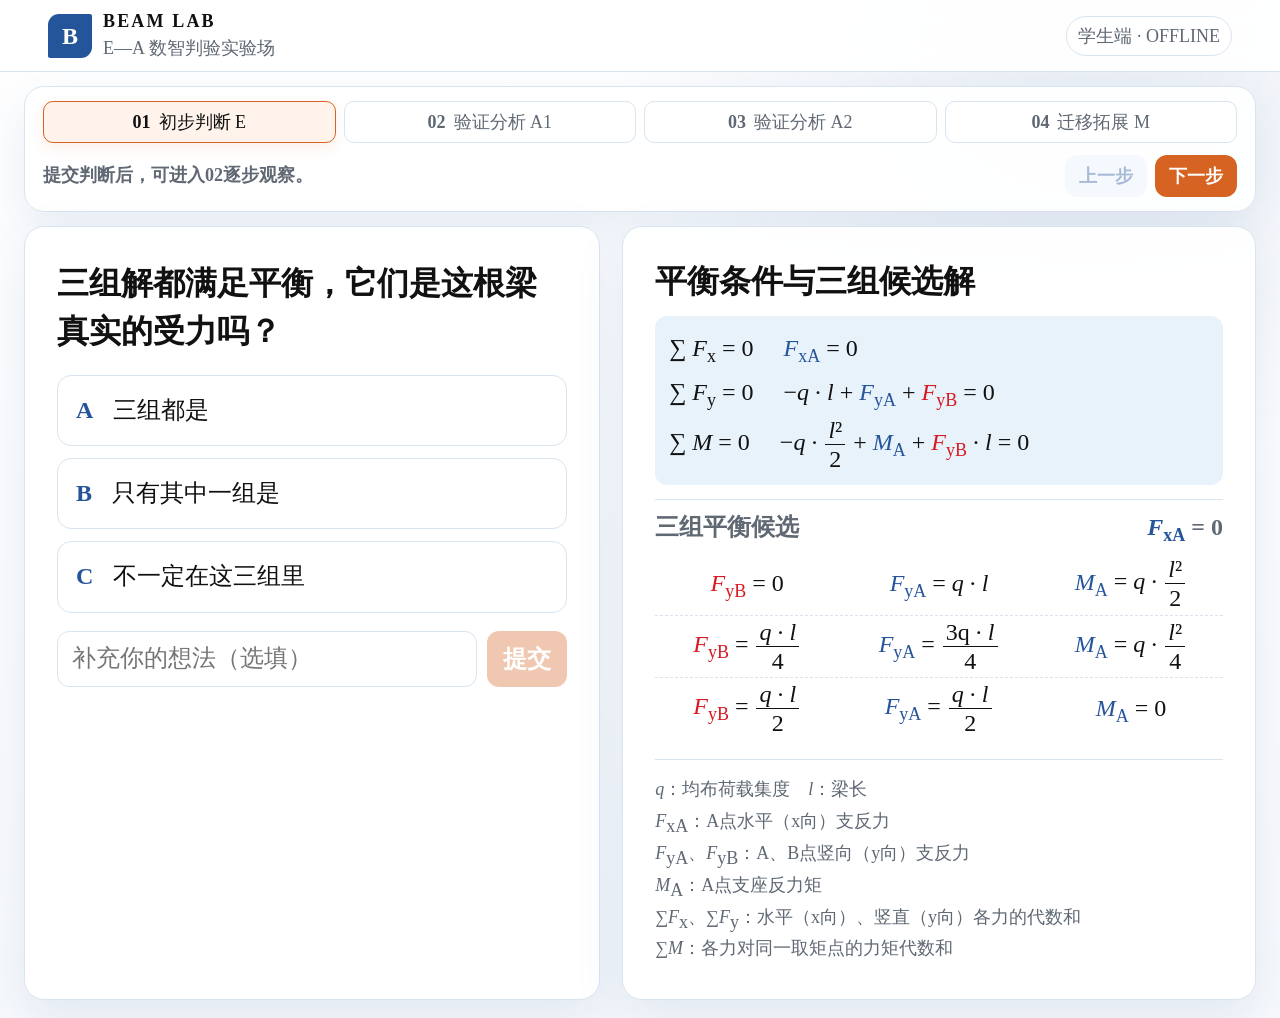
==== commit 7592f881: "学生回答可编辑" ====
--- a/student.html
+++ b/student.html
@@ -5,7 +5,7 @@
     <meta name="viewport" content="width=device-width,initial-scale=1,viewport-fit=cover" />
     <meta name="theme-color" content="#f3eee4" />
     <title>BEAM LAB · 学生体验页</title>
-    <link rel="stylesheet" href="./static/styles.css?v=v5-sep27-5" />
+    <link rel="stylesheet" href="./static/styles.css?v=v6-oct01-m4" />
   </head>
   <body>
     <header class="topbar">
@@ -25,10 +25,10 @@
     <script src="./static/offline-data.js?v=v5-sep27-5"></script>
     <!-- 版面调试保存的配置（由 static/layout-tuner.js 读取） -->
     <script>document.write('<script src="./static/layout-overrides.js?t=' + Date.now() + '"><\/script>');</script>
-    <script src="./static/app.js?v=v5-sep29-votes"></script>
+    <script src="./static/app.js?v=v6-oct01-m4-cmt20261018"></script>
     <script src="./static/typography.js?v=v5-sep27-5"></script>
     <!-- 版面：套用保存的版面（手机上先继承教师版）；手机版面在 student-edit.html 里调 -->
-    <script src="./static/layout-tuner.js?v=tuner-8"></script>
+    <script src="./static/layout-tuner.js?v=tuner-13-fix20261018-cmt20261018"></script>
   </body>
 </html>
 
--- a/static/styles.css
+++ b/static/styles.css
@@ -184,7 +184,7 @@
 .force-reveal-grid button.active { border-color: #25a66a; background: #25a66a; color: white; box-shadow: 0 4px 10px rgba(37,166,106,.18); }
 .self-guided-nav { display: grid; gap: 12px; margin-bottom: 14px; padding: 14px 18px; }
 .self-guided-page main > .steps { display: none; }
-.self-stage-roadmap { display: grid; grid-template-columns: repeat(3, 1fr); gap: 8px; }
+.self-stage-roadmap { display: grid; grid-template-columns: repeat(4, 1fr); gap: 8px; }
 .self-stage-button { border: 1px solid var(--line); border-radius: 10px; background: white; color: var(--muted); padding: 8px 10px; font-size: 12px; }
 .self-stage-button span { display: inline-block; margin-right: 8px; font: 800 15px/1 Georgia, serif; }
 .self-stage-button.current { color: var(--ink); border-color: var(--orange); background: #fff3eb; box-shadow: 0 5px 14px rgba(215,99,34,.1); }
@@ -206,7 +206,7 @@
 .student-feedback-comments p { margin: 9px 0; padding: 13px 16px; border: 1px solid var(--line); border-radius: 12px; background: #fff; }
 .vote-status { margin: 10px 0 0; color: var(--blue); font-size: 13px; font-weight: 700; }
 .vote-status.closed { color: var(--orange-dark); }
-.stage-roadmap { display: grid; grid-template-columns: repeat(4, 1fr); gap: 8px; }
+.stage-roadmap { display: grid; grid-template-columns: repeat(5, 1fr); gap: 8px; }
 .roadmap-step { border: 1px solid var(--line); border-radius: 12px; background: rgba(255,255,255,.86); color: var(--muted); padding: 10px 8px; font-size: 12px; }
 .roadmap-step span { display: block; font: 800 16px/1 Georgia, serif; margin-bottom: 4px; }
 .roadmap-step.current { color: var(--ink); border-color: var(--orange); background: #fff3eb; box-shadow: 0 6px 18px rgba(215,99,34,.12); }
@@ -701,3 +701,65 @@
 @media (max-width: 1500px) {
   body.beam-frame #teacherStageTitle .stage-name { display: none; }
 }
+/* A2 多了第 6 步（A2-6，只在教师端）：6 个步骤键放进原来 5 个键的宽度里，整排宽度不变，阶段名、放大预览等按键的位置都不动。 */
+body.beam-frame #forceRevealGrid:has(> [data-force-reveal-step="6"]:not([hidden])) { gap: 6px; }
+body.beam-frame #teacherCockpit #forceRevealGrid:has(> [data-force-reveal-step="6"]:not([hidden])) > button:not([hidden]) { width: calc((5 * var(--fr-key) + 2px) / 6); min-width: 0; padding: 0; }
+#forceRevealGrid:has(> [data-force-reveal-step="6"]:not([hidden])) { grid-template-columns: repeat(6, 32px); }
+/* 04 迁移拓展 M：银色面板上「显示回答」「收起回答」排在上一步后面（和 E 阶段的结束选择、重新开放同一位置）。 */
+body.beam-frame #showAnswers { order: 4; }
+body.beam-frame #hideAnswers { order: 5; }
+/* 学生手机导航：01–04 四个阶段排成两行两列 */
+@media (max-width: 600px) { .self-stage-roadmap { grid-template-columns: repeat(2, 1fr); } }
+/* 04 迁移拓展 M 页：上面题目，下面左边选择与修改想法、右边学生回答（预设） */
+body:not(.layout-mode) :is(.transfer-options small, .transfer-options small *, .transfer-tag) { font-size: var(--text-small) !important; }
+.transfer-story { display: grid; gap: 20px; }
+.transfer-head { padding-bottom: 16px; border-bottom: 1px solid var(--line); }
+.transfer-head h1 { margin: 0; line-height: 1.4; }
+.transfer-body { display: grid; grid-template-columns: minmax(0, 1fr) minmax(0, 1.25fr); gap: 28px; align-items: start; }
+.transfer-body h3 { margin: 0 0 12px; }
+.transfer-options { margin-top: 0; }
+.transfer-options .option { display: flex; align-items: center; gap: 20px; }
+.transfer-options .option strong { margin: 0; color: var(--blue); }
+.transfer-options .option small { display: block; margin-top: 2px; color: var(--muted); }
+.transfer-label { display: block; margin: 18px 0 8px; font-weight: 800; }
+.transfer-ask .vote-submit-row { margin-top: 0; }
+.transfer-ask .vote-submit-row.transfer-idea-only { grid-template-columns: minmax(0, 1fr); }
+.transfer-answers { padding-left: 28px; border-left: 1px solid var(--line); }
+.transfer-waiting { margin: 24px 0; }
+.transfer-cards { display: grid; grid-template-columns: minmax(0, 1fr); gap: 14px; } /* 走马灯的长文字不能把卡片撑宽 */
+.transfer-cards[hidden] { display: none; }
+/* 每张卡片：开头是「+人数」（大字，高度占右边两行），右边上行「选择 …」、下行回答 */
+.transfer-card { display: grid; grid-template-columns: auto minmax(0, 1fr); align-items: center; column-gap: 20px; padding: 14px 18px; border: 1px solid var(--line); border-radius: 14px; background: var(--paper); }
+.transfer-tag { grid-column: 2; grid-row: 1; justify-self: start; display: inline-block; padding: 3px 12px; border-radius: 999px; background: var(--blue-soft); color: var(--blue); font-weight: 800; }
+.transfer-count { grid-column: 1; grid-row: 1 / span 2; min-width: calc(var(--count-digits, 1) * 1ch + 1.2ch); line-height: 0.8; text-align: center; color: var(--orange-dark); font-weight: 800; font-variant-numeric: tabular-nums; }
+body:not(.layout-mode) .transfer-card .transfer-count { font-size: calc((var(--text-small) + var(--text-body)) * 2) !important; }
+.transfer-text { grid-column: 2; grid-row: 2; margin-top: 8px; overflow: hidden; }
+.transfer-track > p { margin: 0; line-height: 1.5; }
+.transfer-track > p.transfer-none { color: var(--muted); }
+/* 同一个意思的几种写法连成一行，像走马灯一样一个字一个字向左走，从左边出去、再从右边进来 */
+.transfer-track.rolling { display: flex; width: max-content; animation: transfer-marquee var(--roll-time, 12s) linear infinite; }
+.transfer-track.rolling > p { flex: none; padding-right: 3em; white-space: nowrap; }
+@keyframes transfer-marquee { from { transform: translateX(0); } to { transform: translateX(-50%); } }
+@media (max-width: 780px) {
+  .transfer-body { grid-template-columns: minmax(0, 1fr); }
+  .transfer-answers { padding: 16px 0 0; border-left: 0; border-top: 1px solid var(--line); }
+}
+/* 手机上卡片窄：「+人数」小一点、间距紧一点，右边「选择 …」才能放在一行 */
+@media (max-width: 600px) {
+  .transfer-card { column-gap: 12px; padding: 12px; }
+  body:not(.layout-mode) .transfer-card .transfer-count { font-size: calc((var(--text-small) + var(--text-body)) * 1.7) !important; }
+}
+/* M 页字号和 A2-6（E 投票页）对齐（投屏宽屏档）：题目 150%、两栏标题 140%、选项和回答 160%、「你准备怎样修改？」和输入框 150%。
+   在版面调试里再调文字大小，是在这个基础上放大缩小。手机上不变。 */
+@media (min-width: 1300px) {
+  body:not(.layout-mode) :is(.transfer-head h1, .transfer-head h1 *) { font-size: calc(var(--text-title) * 1.5) !important; }
+  body:not(.layout-mode) :is(.transfer-body h3, .transfer-body h3 *) { font-size: calc(var(--text-title) * 1.4) !important; }
+  body:not(.layout-mode) .transfer-options .option :is(strong, span) { font-size: calc(var(--text-body) * 1.6) !important; }
+  body:not(.layout-mode) .transfer-options .option :is(small, small *, sub, sup) { font-size: calc(var(--text-small) * 1.6) !important; }
+  body:not(.layout-mode) :is(.transfer-label, #transferIdea, #submitTransfer) { font-size: calc(var(--text-body) * 1.5) !important; }
+  body:not(.layout-mode) .transfer-card :is(.transfer-track p, .transfer-track p *) { font-size: calc(var(--text-body) * 1.6) !important; }
+  body:not(.layout-mode) .transfer-card .transfer-track p :is(sub, sup) { font-size: calc(var(--text-small) * 1.6) !important; }
+  body:not(.layout-mode) .transfer-card .transfer-tag { font-size: calc(var(--text-small) * 1.6) !important; }
+  body:not(.layout-mode) .transfer-card .transfer-count { font-size: calc((var(--text-small) + var(--text-body)) * 1.6 * 2) !important; }
+  body:not(.layout-mode) .transfer-answers .transfer-waiting { font-size: calc(var(--text-small) * 1.6) !important; }
+}
